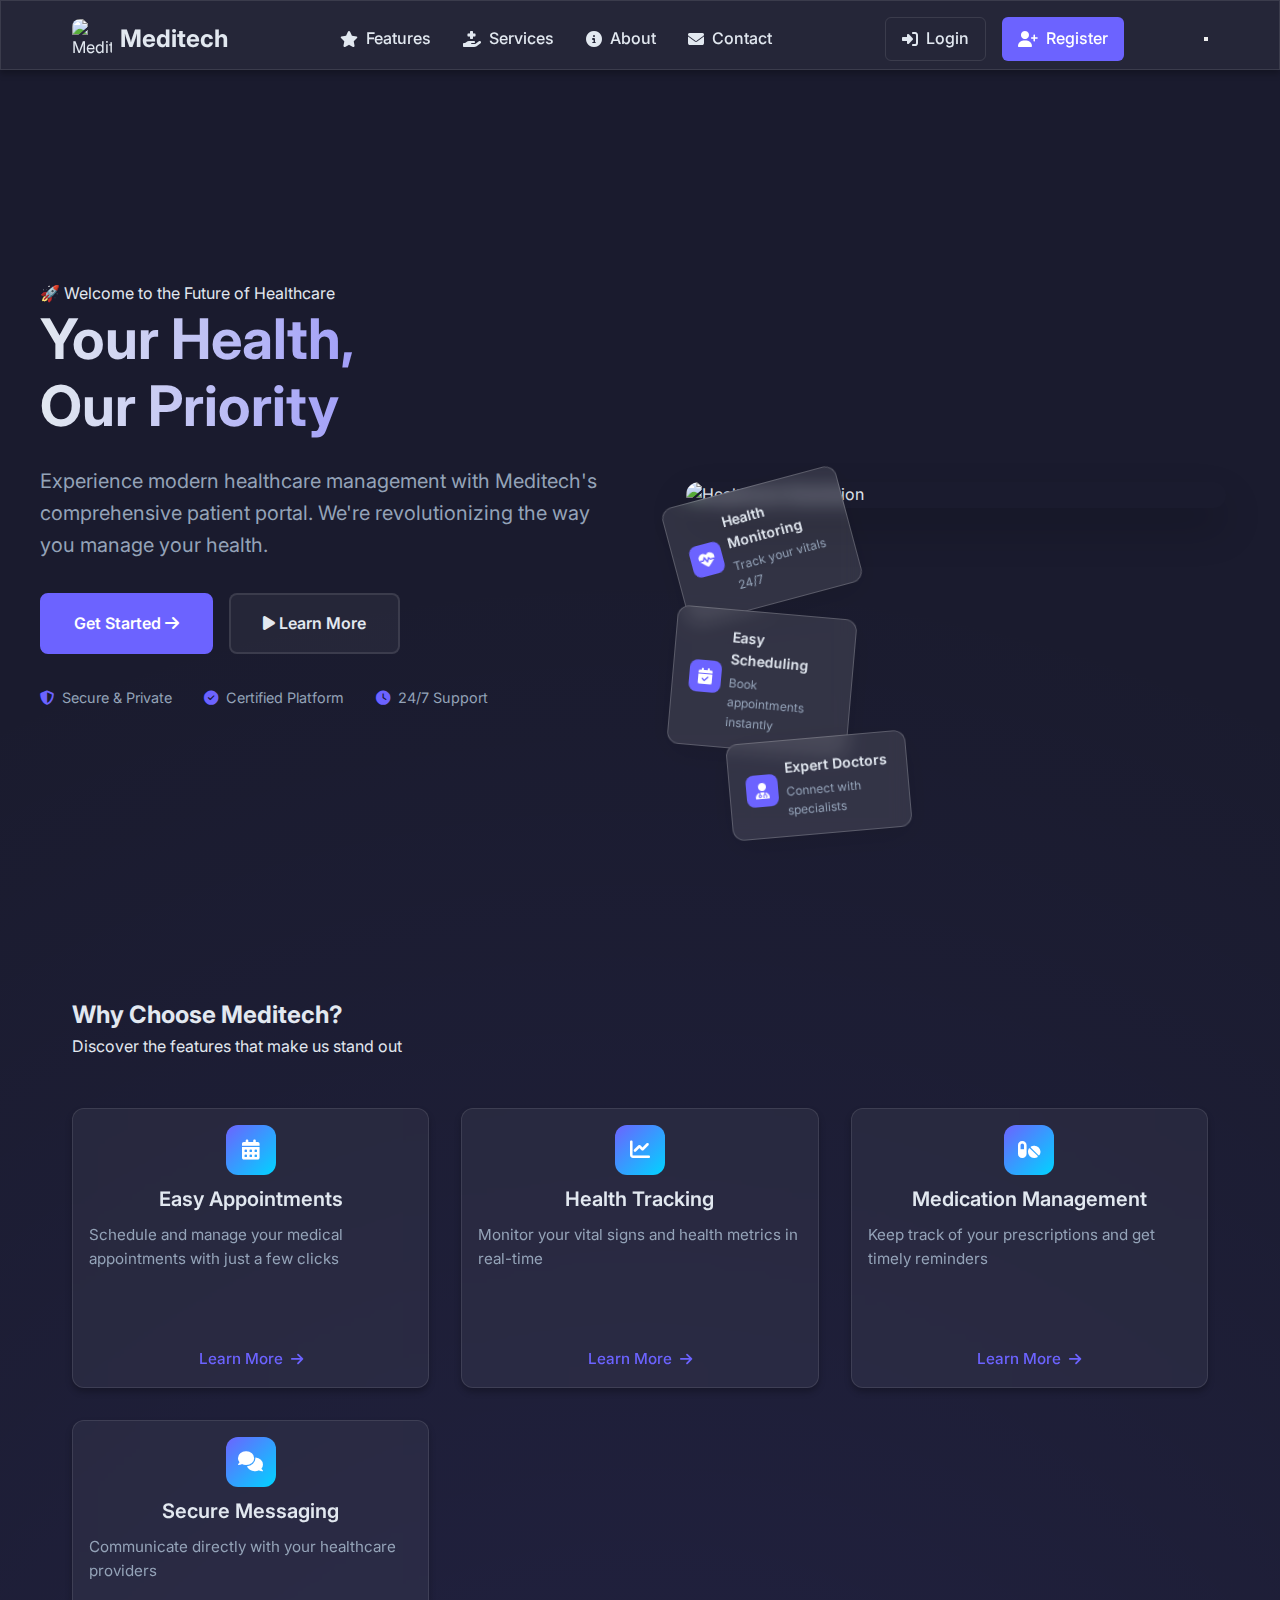
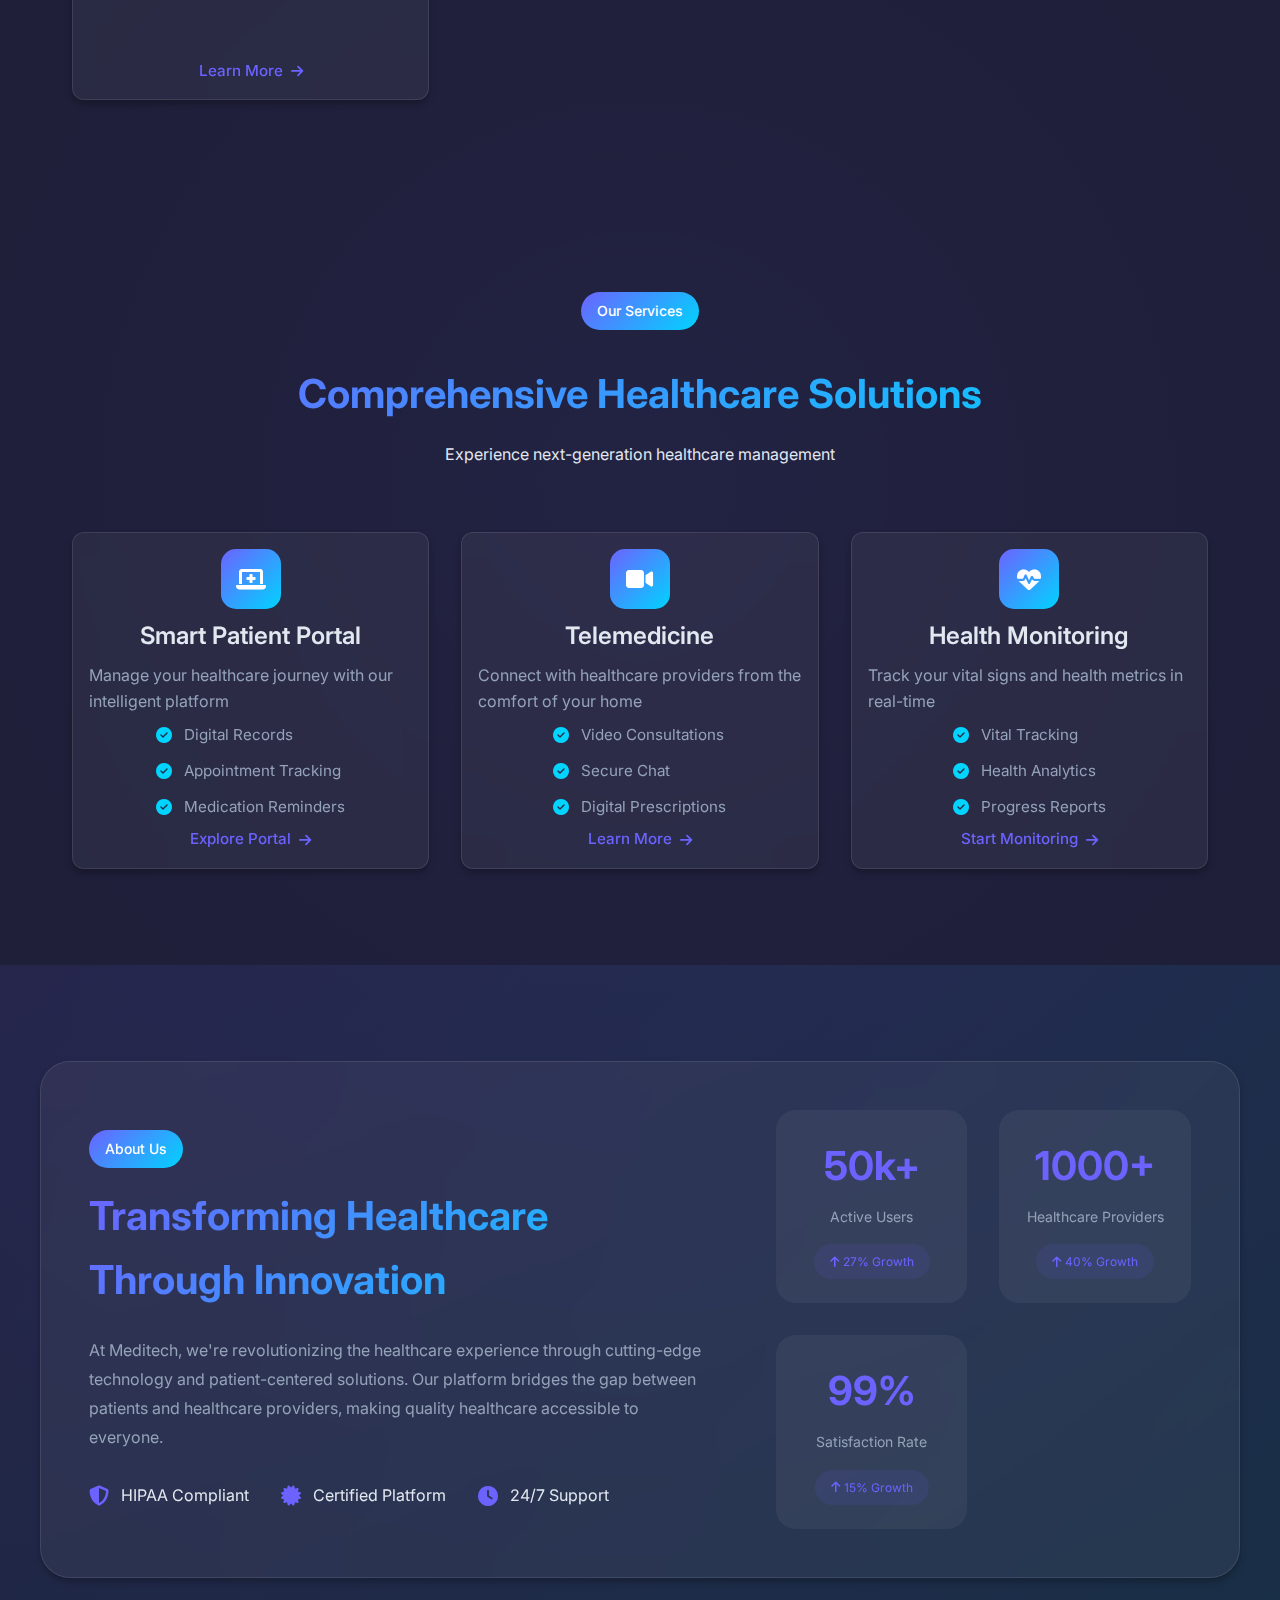
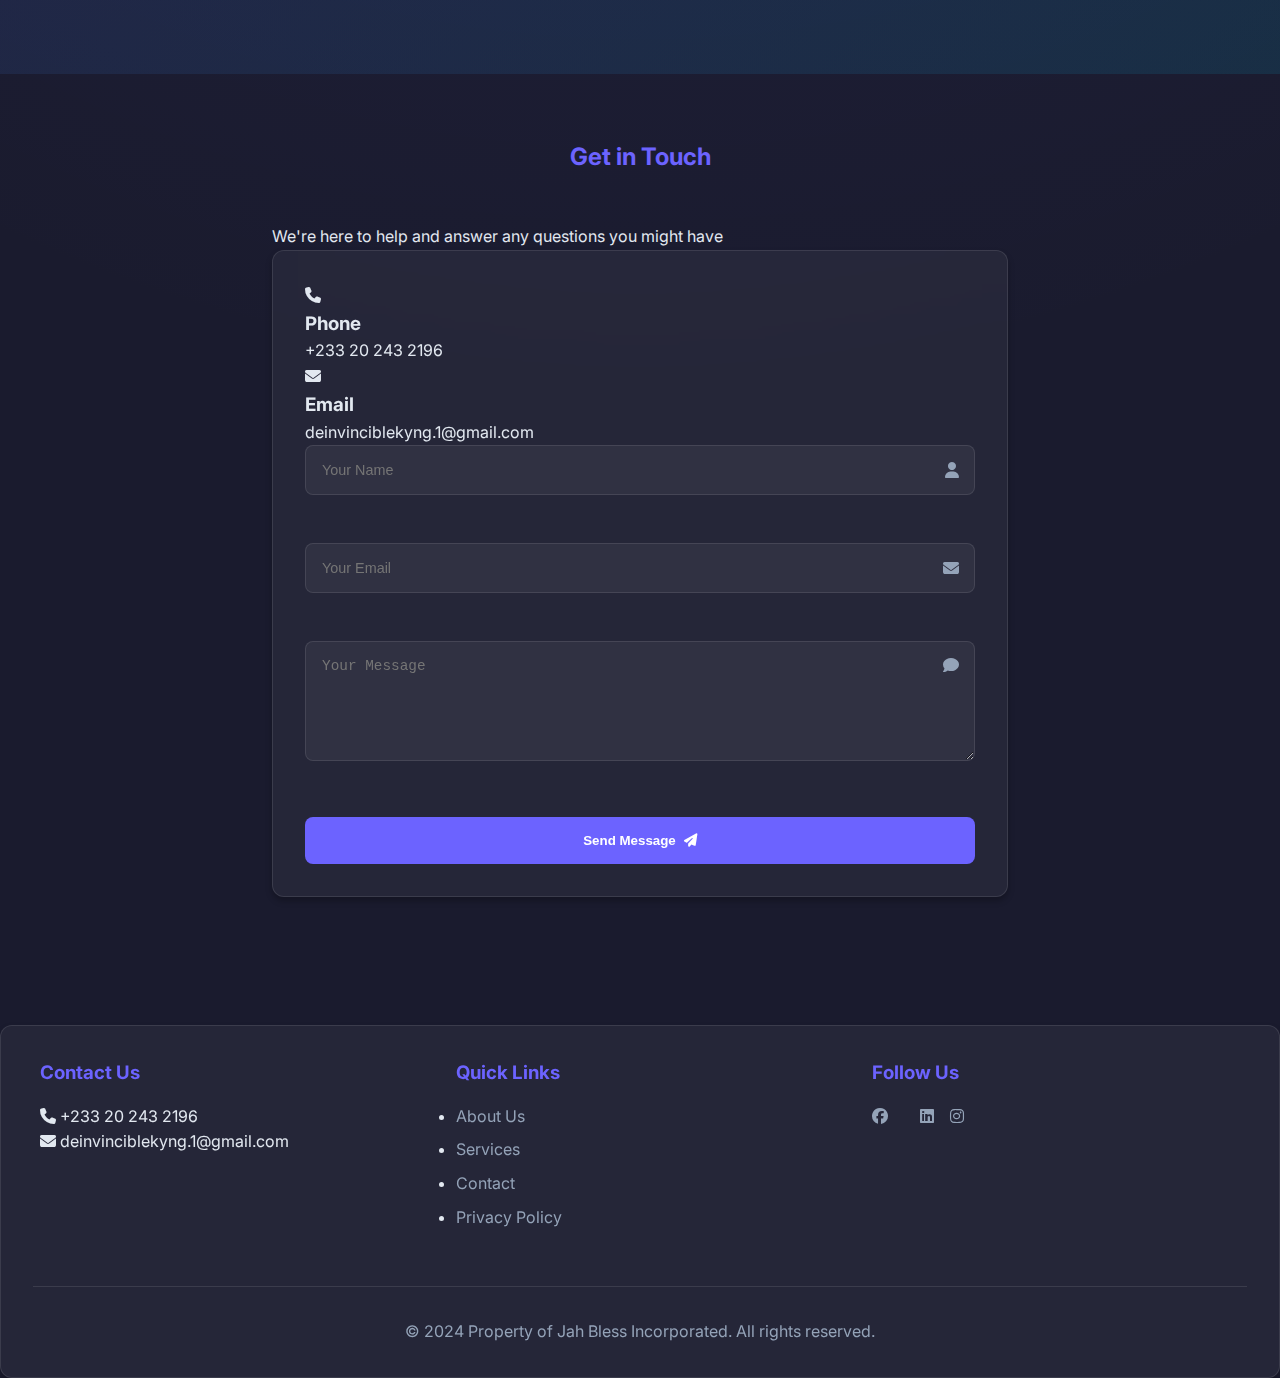
==== index.html @ 3f115359 "sdsf" ====
<!DOCTYPE html>
<html lang="en">
<head>
    <meta charset="UTF-8">
    <meta name="viewport" content="width=device-width, initial-scale=1.0">
    <title>Meditech - Healthcare Solutions</title>
    <link rel="stylesheet" href="styles.css">
    <link href="https://fonts.googleapis.com/css2?family=Inter:wght@400;500;600;700&display=swap" rel="stylesheet">
    <link rel="stylesheet" href="https://cdnjs.cloudflare.com/ajax/libs/font-awesome/6.4.0/css/all.min.css">
    <link rel="icon" href="FRONTEND/meditech logo.jpeg">
</head>
<body>
    <header class="header glass">
        <nav class="nav-container">
            <div class="logo">
                <img src="FRONTEND/meditech logo.jpeg" alt="Meditech Logo" class="logo-img">
                <h1>Meditech</h1>
            </div>
            <div class="nav-links">
                <a href="#features" class="nav-link"><i class="fas fa-star"></i> Features</a>
                <a href="#services" class="nav-link"><i class="fas fa-hand-holding-medical"></i> Services</a>
                <a href="#about" class="nav-link"><i class="fas fa-info-circle"></i> About</a>
                <a href="#contact" class="nav-link"><i class="fas fa-envelope"></i> Contact</a>
            </div>
            <div class="auth-buttons">
                <a href="FRONTEND/login/patient-login.html" class="login-btn"><i class="fas fa-sign-in-alt"></i> Login</a>
                <a href="FRONTEND/sign up page/createAccount.html" class="register-btn"><i class="fas fa-user-plus"></i> Register</a>
            </div>
            <button class="mobile-menu-btn">
                <span></span>
                <span></span>
                <span></span>
            </button>
        </nav>
    </header>

    <main>
        <section class="hero">
            <div class="hero-content slide-in slide-from-left">
                <div class="badge">🚀 Welcome to the Future of Healthcare</div>
                <h1>Your Health, <br><span class="gradient-text">Our Priority</span></h1>
                <p>Experience modern healthcare management with Meditech's comprehensive patient portal. We're revolutionizing the way you manage your health.</p>
                <div class="hero-buttons">
                    <a href="FRONTEND/sign up page/createAccount.html" class="cta-button">
                        <span>Get Started</span>
                        <i class="fas fa-arrow-right"></i>
                    </a>
                    <a href="#features" class="learn-more">
                        <i class="fas fa-play"></i>
                        <span>Learn More</span>
                    </a>
                </div>
                <div class="trust-badges">
                    <div class="trust-badge">
                        <i class="fas fa-shield-alt"></i>
                        <span>Secure & Private</span>
                    </div>
                    <div class="trust-badge">
                        <i class="fas fa-check-circle"></i>
                        <span>Certified Platform</span>
                    </div>
                    <div class="trust-badge">
                        <i class="fas fa-clock"></i>
                        <span>24/7 Support</span>
                    </div>
                </div>
            </div>
            <div class="hero-image slide-in slide-from-right">
                <div class="main-image-container">
                    <img src="./FRONTEND/healthpic.jpeg" alt="Healthcare Illustration" class="main-image">
                    <div class="floating-cards">
                        <div class="floating-card glass card-1" data-rotation="-15">
                            <div class="card-icon">
                                <i class="fas fa-heartbeat"></i>
                            </div>
                            <div class="card-content">
                                <h4>Health Monitoring</h4>
                                <p>Track your vitals 24/7</p>
                            </div>
                        </div>
                        <div class="floating-card glass card-2" data-rotation="5">
                            <div class="card-icon">
                                <i class="fas fa-calendar-check"></i>
                            </div>
                            <div class="card-content">
                                <h4>Easy Scheduling</h4>
                                <p>Book appointments instantly</p>
                            </div>
                        </div>
                        <div class="floating-card glass card-3" data-rotation="-5">
                            <div class="card-icon">
                                <i class="fas fa-user-md"></i>
                            </div>
                            <div class="card-content">
                                <h4>Expert Doctors</h4>
                                <p>Connect with specialists</p>
                            </div>
                        </div>
                    </div>
                </div>
            </div>
        </section>

        <section id="features" class="features">
            <div class="section-header slide-in slide-from-bottom">
                <h2>Why Choose Meditech?</h2>
                <p>Discover the features that make us stand out</p>
            </div>
            <div class="features-grid stagger-children">
                <div class="feature-card glass hover-effect">
                    <div class="feature-icon">
                        <i class="fas fa-calendar-alt"></i>
                    </div>
                    <h3>Easy Appointments</h3>
                    <p>Schedule and manage your medical appointments with just a few clicks</p>
                    <a href="#" class="feature-link">Learn More <i class="fas fa-arrow-right"></i></a>
                </div>
                <div class="feature-card glass hover-effect">
                    <div class="feature-icon">
                        <i class="fas fa-chart-line"></i>
                    </div>
                    <h3>Health Tracking</h3>
                    <p>Monitor your vital signs and health metrics in real-time</p>
                    <a href="#" class="feature-link">Learn More <i class="fas fa-arrow-right"></i></a>
                </div>
                <div class="feature-card glass hover-effect">
                    <div class="feature-icon">
                        <i class="fas fa-pills"></i>
                    </div>
                    <h3>Medication Management</h3>
                    <p>Keep track of your prescriptions and get timely reminders</p>
                    <a href="#" class="feature-link">Learn More <i class="fas fa-arrow-right"></i></a>
                </div>
                <div class="feature-card glass hover-effect">
                    <div class="feature-icon">
                        <i class="fas fa-comments"></i>
                    </div>
                    <h3>Secure Messaging</h3>
                    <p>Communicate directly with your healthcare providers</p>
                    <a href="#" class="feature-link">Learn More <i class="fas fa-arrow-right"></i></a>
                </div>
            </div>
        </section>

        <section id="services" class="services">
            <div class="section-header slide-in slide-from-bottom">
                <span class="section-badge">Our Services</span>
                <h2>Comprehensive Healthcare Solutions</h2>
                <p>Experience next-generation healthcare management</p>
            </div>
            <div class="services-grid">
                <div class="service-card glass">
                    <div class="service-icon">
                        <i class="fas fa-laptop-medical"></i>
                    </div>
                    <h3>Smart Patient Portal</h3>
                    <p>Manage your healthcare journey with our intelligent platform</p>
                    <ul class="service-features">
                        <li><i class="fas fa-check-circle"></i>Digital Records</li>
                        <li><i class="fas fa-check-circle"></i>Appointment Tracking</li>
                        <li><i class="fas fa-check-circle"></i>Medication Reminders</li>
                    </ul>
                    <a href="#" class="service-link">Explore Portal <i class="fas fa-arrow-right"></i></a>
                </div>

                <div class="service-card glass">
                    <div class="service-icon">
                        <i class="fas fa-video"></i>
                    </div>
                    <h3>Telemedicine</h3>
                    <p>Connect with healthcare providers from the comfort of your home</p>
                    <ul class="service-features">
                        <li><i class="fas fa-check-circle"></i>Video Consultations</li>
                        <li><i class="fas fa-check-circle"></i>Secure Chat</li>
                        <li><i class="fas fa-check-circle"></i>Digital Prescriptions</li>
                    </ul>
                    <a href="#" class="service-link">Learn More <i class="fas fa-arrow-right"></i></a>
                </div>

                <div class="service-card glass">
                    <div class="service-icon">
                        <i class="fas fa-heartbeat"></i>
                    </div>
                    <h3>Health Monitoring</h3>
                    <p>Track your vital signs and health metrics in real-time</p>
                    <ul class="service-features">
                        <li><i class="fas fa-check-circle"></i>Vital Tracking</li>
                        <li><i class="fas fa-check-circle"></i>Health Analytics</li>
                        <li><i class="fas fa-check-circle"></i>Progress Reports</li>
                    </ul>
                    <a href="#" class="service-link">Start Monitoring <i class="fas fa-arrow-right"></i></a>
                </div>
            </div>
        </section>

        <section id="about" class="about">
            <div class="about-container">
                <div class="about-content glass">
                    <div class="about-text">
                        <span class="section-badge">About Us</span>
                        <h2>Transforming Healthcare Through Innovation</h2>
                        <p>At Meditech, we're revolutionizing the healthcare experience through cutting-edge technology and patient-centered solutions. Our platform bridges the gap between patients and healthcare providers, making quality healthcare accessible to everyone.</p>
                        <div class="about-features">
                            <div class="feature">
                                <i class="fas fa-shield-alt"></i>
                                <span>HIPAA Compliant</span>
                            </div>
                            <div class="feature">
                                <i class="fas fa-certificate"></i>
                                <span>Certified Platform</span>
                            </div>
                            <div class="feature">
                                <i class="fas fa-clock"></i>
                                <span>24/7 Support</span>
                            </div>
                        </div>
                    </div>
                    <div class="stats-container">
                        <div class="stat">
                            <div class="stat-number">
                                <span class="counter">50</span>k+
                            </div>
                            <div class="stat-label">Active Users</div>
                            <div class="stat-trend">
                                <i class="fas fa-arrow-up"></i> 27% Growth
                            </div>
                        </div>
                        <div class="stat">
                            <div class="stat-number">
                                <span class="counter">1000</span>+
                            </div>
                            <div class="stat-label">Healthcare Providers</div>
                            <div class="stat-trend">
                                <i class="fas fa-arrow-up"></i> 40% Growth
                            </div>
                        </div>
                        <div class="stat">
                            <div class="stat-number">
                                <span class="counter">99</span>%
                            </div>
                            <div class="stat-label">Satisfaction Rate</div>
                            <div class="stat-trend">
                                <i class="fas fa-arrow-up"></i> 15% Growth
                            </div>
                        </div>
                    </div>
                </div>
            </div>
        </section>

        <section id="contact" class="contact">
            <div class="section-header slide-in slide-from-bottom">
                <h2>Get in Touch</h2>
                <p>We're here to help and answer any questions you might have</p>
            </div>
            <div class="contact-container glass">
                <div class="contact-info">
                    <div class="contact-item">
                        <!-- <i class="fas fa-map-marker-alt"></i>
                        <div>
                            <h3>Location</h3>
                            <p>123 Healthcare Ave, Medical District</p>
                        </div>
                    </div> -->
                    <div class="contact-item">
                        <i class="fas fa-phone"></i>
                        <div>
                            <h3>Phone</h3>
                            <p>+233 20 243 2196</p>
                        </div>
                    </div>
                    <div class="contact-item">
                        <i class="fas fa-envelope"></i>
                        <div>
                            <h3>Email</h3>
                            <p>deinvinciblekyng.1@gmail.com</p>
                        </div>
                    </div>
                </div>
                <form class="contact-form stagger-children">
                    <div class="form-group">
                        <input type="text" placeholder="Your Name" required>
                        <i class="fas fa-user"></i>
                    </div>
                    <div class="form-group">
                        <input type="email" placeholder="Your Email" required>
                        <i class="fas fa-envelope"></i>
                    </div>
                    <div class="form-group">
                        <textarea placeholder="Your Message" required></textarea>
                        <i class="fas fa-comment"></i>
                    </div>
                    <button type="submit" class="submit-btn">
                        <span>Send Message</span>
                        <i class="fas fa-paper-plane"></i>
                    </button>
                </form>
            </div>
        </section>
    </main>

    <footer class="footer glass">
        <div class="footer-content">
            <div class="footer-section">
                <h3>Contact Us</h3>
                <p><i class="fas fa-phone"></i> +233 20 243 2196</p>
                <p><i class="fas fa-envelope"></i> deinvinciblekyng.1@gmail.com</p>
                <!-- <p><i class="fas fa-map-marker-alt"></i> 123 Healthcare Ave, Medical City</p> -->
            </div>
            <div class="footer-section">
                <h3>Quick Links</h3>
                <ul>
                    <li><a href="#about">About Us</a></li>
                    <li><a href="#services">Services</a></li>
                    <li><a href="#contact">Contact</a></li>
                    <li><a href="privacy.html">Privacy Policy</a></li>
                </ul>
            </div>
            <div class="footer-section">
                <h3>Follow Us</h3>
                <div class="social-links">
                    <a href="#"><i class="fab fa-facebook"></i></a>
                    <a href="#"><i class="fab fa-X"></i></a>
                    <a href="#"><i class="fab fa-linkedin"></i></a>
                    <a href="#"><i class="fab fa-instagram"></i></a>
                </div>
            </div>
        </div>
        <div class="footer-bottom">
            <p>&copy; 2024 Property of Jah Bless Incorporated. All rights reserved.</p>
        </div>
    </footer>

    <script src="script.js"></script>
</body>
</html>
---- styles.css ----
:root {
    --bg-color: #1a1b2e;
    --card-bg: #242538;
    --primary-color: #6c63ff;
    --accent-color: #00d4ff;
    --text-color: #e2e8f0;
    --text-muted: #94a3b8;
    --border-color: rgba(255, 255, 255, 0.1);
    --glass-bg: rgba(255, 255, 255, 0.05);
    --glass-border: rgba(255, 255, 255, 0.1);
    --glass-shadow: rgba(0, 0, 0, 0.25);
}

* {
    margin: 0;
    padding: 0;
    box-sizing: border-box;
}

html {
    scroll-behavior: smooth;
}

body {
    font-family: 'Inter', sans-serif;
    background-color: var(--bg-color);
    color: var(--text-color);
    line-height: 1.6;
    cursor: default;
}

.glass {
    background: var(--glass-bg);
    backdrop-filter: blur(10px);
    border: 1px solid var(--glass-border);
    box-shadow: 0 4px 6px var(--glass-shadow);
}

/* Specific glass styles for components */
.header.glass {
    position: fixed;
    top: 0;
    left: 0;
    right: 0;
    padding: 0.5rem 0;
}

.feature-card.glass,
.service-card.glass,
.floating-cards .glass {
    position: relative;
    padding: 1rem;
    border-radius: 12px;
    display: flex;
    align-items: center;
    gap: 0.5rem;
    transition: transform 0.3s ease;
}

.footer.glass {
    position: relative;
    padding: 2rem;
    border-radius: 12px;
}

/* Remove glass effect from sections that shouldn't have it */
section.glass {
    background: none;
    backdrop-filter: none;
    -webkit-backdrop-filter: none;
    border: none;
    box-shadow: none;
}

/* Header Styles */
.header {
    position: fixed;
    top: 0;
    left: 0;
    right: 0;
    height: 70px;
    z-index: 1000;
    transition: all 0.3s ease;
}

main {
    padding-top: 90px;
    min-height: 100vh;
    position: relative;
    z-index: 1;
}

.nav-container {
    max-width: 1200px;
    margin: 0 auto;
    padding: 0.5rem 2rem;
    display: flex;
    align-items: center;
    justify-content: space-between;
}

.logo {
    display: flex;
    align-items: center;
    gap: 0.5rem;
}

.logo-img {
    width: 40px;
    height: 40px;
    border-radius: 8px;
    object-fit: cover;
}

.logo h1 {
    font-size: 1.5rem;
    font-weight: 700;
    color: var(--text-color);
}

.nav-links {
    display: flex;
    gap: 2rem;
    margin: 0 2rem;
}

.nav-link {
    color: var(--text-color);
    text-decoration: none;
    font-weight: 500;
    display: flex;
    align-items: center;
    gap: 0.5rem;
    transition: color 0.3s ease;
}

.nav-link:hover {
    color: var(--primary-color);
}

.nav-link i {
    font-size: 1rem;
}

.auth-buttons {
    display: flex;
    gap: 1rem;
}

.login-btn,
.register-btn {
    padding: 0.5rem 1rem;
    border-radius: 6px;
    text-decoration: none;
    font-weight: 500;
    display: flex;
    align-items: center;
    gap: 0.5rem;
    transition: all 0.3s ease;
}

.login-btn {
    color: var(--text-color);
    border: 1px solid var(--glass-border);
}

.login-btn:hover {
    background: var(--glass-bg);
}

.register-btn {
    background: var(--primary-color);
    color: white;
}

.register-btn:hover {
    background: var(--accent-color);
    transform: translateY(-2px);
}

/* Hero Section */
.hero {
    display: flex;
    align-items: center;
    justify-content: space-between;
    gap: 4rem;
    padding: 2rem 0;
    max-width: 1200px;
    margin: 0 auto;
    min-height: calc(100vh - 90px);
}

.hero-content {
    flex: 1;
    max-width: 600px;
}

.hero-image {
    position: relative;
    flex: 1;
    min-height: 500px;
    display: flex;
    align-items: center;
    justify-content: center;
}

.main-image-container {
    position: relative;
    width: 100%;
    height: 100%;
    display: flex;
    align-items: center;
    justify-content: center;
}

.main-image {
    width: 95%;
    max-width: 800px;
    height: auto;
    object-fit: cover;
    border-radius: 20px;
    box-shadow: 0 20px 40px rgba(0, 0, 0, 0.2);
    z-index: 1;
}

.floating-cards {
    position: absolute;
    width: 100%;
    height: 100%;
    pointer-events: none;
    z-index: 2;
}

.floating-card {
    position: absolute;
    padding: 0.75rem;
    border-radius: 8px;
    background: rgba(255, 255, 255, 0.1);
    backdrop-filter: blur(10px);
    border: 1px solid rgba(255, 255, 255, 0.2);
    box-shadow: 0 8px 32px rgba(0, 0, 0, 0.1);
    display: flex;
    align-items: center;
    gap: 0.75rem;
    transition: all 0.3s ease;
    pointer-events: auto;
    cursor: pointer;
    min-width: 160px;
    max-width: 180px;
}

.card-icon {
    width: 32px;
    height: 32px;
    background: var(--primary-color);
    border-radius: 8px;
    display: flex;
    align-items: center;
    justify-content: center;
}

.card-icon i {
    font-size: 1rem;
    color: white;
}

.card-content {
    flex: 1;
}

.card-content h4 {
    font-size: 0.875rem;
    font-weight: 600;
    margin: 0;
    color: var(--text-color);
}

.card-content p {
    font-size: 0.75rem;
    color: var(--text-muted);
    margin: 0.15rem 0 0 0;
}

.card-1 {
    top: 10%;
    left: 0;
    transform: rotate(-15deg);
}

.card-2 {
    top: 40%;
    right: 0;
    transform: rotate(5deg);
}

.card-3 {
    bottom: 15%;
    left: 10%;
    transform: rotate(-5deg);
}

@media (max-width: 1024px) {
    .floating-card {
        position: static;
        transform: none !important;
        margin-bottom: 1rem;
    }

    .floating-cards {
        position: static;
        display: flex;
        flex-direction: column;
        gap: 1rem;
        margin-top: 2rem;
    }

    .hero-image {
        flex-direction: column;
    }

    .main-image {
        width: 100%;
        margin-bottom: 2rem;
    }
}

@media (max-width: 768px) {
    .hero {
        flex-direction: column;
        text-align: center;
        padding: 2rem;
        min-height: auto;
    }

    .hero-content {
        max-width: 100%;
    }

    .hero-image {
        width: 100%;
        max-width: 400px;
        margin: 0 auto;
    }

    .floating-cards {
        display: none;
    }
}

.hero::before {
    content: '';
    position: absolute;
    top: 50%;
    left: 50%;
    transform: translate(-50%, -50%);
    width: 100%;
    height: 100%;
    background: radial-gradient(circle at center, var(--primary-color) 0%, transparent 70%);
    opacity: 0.1;
    pointer-events: none;
}

.hero-content h1 {
    font-size: 3.5rem;
    font-weight: 700;
    line-height: 1.2;
    margin-bottom: 1.5rem;
    background: linear-gradient(to right, var(--text-color), var(--primary-color));
    -webkit-background-clip: text;
    background-clip: text;
    color: transparent;
    animation: fadeInUp 0.8s ease-out;
}

.hero-content p {
    font-size: 1.25rem;
    color: var(--text-muted);
    margin-bottom: 2rem;
    animation: fadeInUp 0.8s ease-out 0.2s backwards;
}

.hero-buttons {
    display: flex;
    gap: 1rem;
    animation: fadeInUp 0.8s ease-out 0.4s backwards;
}

.cta-button {
    padding: 1rem 2rem;
    background: var(--primary-color);
    color: white;
    text-decoration: none;
    border-radius: 8px;
    font-weight: 600;
    transition: all 0.3s ease;
    border: 2px solid var(--primary-color);
}

.cta-button:hover {
    transform: translateY(-2px);
    box-shadow: 0 4px 12px rgba(108, 99, 255, 0.3);
}

.learn-more {
    padding: 1rem 2rem;
    color: var(--text-color);
    text-decoration: none;
    border-radius: 8px;
    font-weight: 600;
    background: var(--glass-bg);
    border: 2px solid var(--glass-border);
    transition: all 0.3s ease;
}

.learn-more:hover {
    background: var(--glass-border);
    transform: translateY(-2px);
}

@keyframes fadeInUp {
    from {
        opacity: 0;
        transform: translateY(20px);
    }
    to {
        opacity: 1;
        transform: translateY(0);
    }
}

@keyframes fadeInRight {
    from {
        opacity: 0;
        transform: translateX(20px);
    }
    to {
        opacity: 1;
        transform: translateX(0);
    }
}

/* Custom cursor */
@media (min-width: 1024px) {
    a, button, .service-card, .feature-card {
        cursor: pointer;
    }
}

/* Section Badge */
.section-badge {
    background: linear-gradient(135deg, var(--primary-color), var(--accent-color));
    color: white;
    padding: 0.5rem 1rem;
    border-radius: 20px;
    font-size: 0.875rem;
    font-weight: 500;
    margin-bottom: 1rem;
    display: inline-block;
}

/* Trust Badges */
.trust-badges {
    display: flex;
    gap: 2rem;
    margin-top: 2rem;
}

.trust-badge {
    display: flex;
    align-items: center;
    gap: 0.5rem;
    font-size: 0.9rem;
    color: var(--text-muted);
}

.trust-badge i {
    color: var(--primary-color);
}

/* Form Styles */
.form-group {
    position: relative;
    margin-bottom: 1.5rem;
}

.form-group input,
.form-group textarea {
    width: 100%;
    padding: 1rem 2.5rem 1rem 1rem;
    background: var(--glass-bg);
    border: 1px solid var(--glass-border);
    border-radius: 8px;
    color: var(--text-color);
    font-size: 0.9rem;
    transition: all 0.3s ease;
}

.form-group textarea {
    min-height: 120px;
    resize: vertical;
}

.form-group i {
    position: absolute;
    right: 1rem;
    top: 50%;
    transform: translateY(-50%);
    color: var(--text-muted);
}

.form-group textarea + i {
    top: 1rem;
    transform: none;
}

.submit-btn {
    width: 100%;
    padding: 1rem;
    background: var(--primary-color);
    color: white;
    border: none;
    border-radius: 8px;
    font-weight: 600;
    cursor: pointer;
    transition: all 0.3s ease;
    display: flex;
    align-items: center;
    justify-content: center;
    gap: 0.5rem;
}

.submit-btn:hover {
    background: var(--accent-color);
    transform: translateY(-2px);
}

.submit-btn.success {
    background: #10b981;
}

.submit-btn.error {
    background: #ef4444;
}

/* Newsletter Form */
.newsletter-form {
    display: flex;
    gap: 0.5rem;
    margin-top: 1rem;
}

.newsletter-form input {
    flex: 1;
    padding: 0.75rem 1rem;
    background: var(--glass-bg);
    border: 1px solid var(--glass-border);
    border-radius: 8px;
    color: var(--text-color);
}

.newsletter-form button {
    padding: 0.75rem 1.5rem;
    background: var(--primary-color);
    color: white;
    border: none;
    border-radius: 8px;
    cursor: pointer;
    transition: all 0.3s ease;
}

.newsletter-form button:hover {
    background: var(--accent-color);
}

/* Responsive Design */
@media (max-width: 768px) {
    .nav-container {
        flex-direction: column;
        gap: 1rem;
        text-align: center;
    }

    .nav-links, .auth-buttons {
        flex-direction: column;
        gap: 1rem;
    }

    .hero {
        flex-direction: column;
        text-align: center;
        padding: 2rem;
        min-height: auto;
    }

    .hero-content h1 {
        font-size: 2.5rem;
    }

    .hero-buttons {
        justify-content: center;
    }

    .features-grid, .services-grid {
        grid-template-columns: 1fr;
    }

    .footer-content {
        grid-template-columns: 1fr;
        text-align: center;
    }

    .social-links {
        justify-content: center;
    }

    .mobile-menu-btn {
        display: flex;
    }

    .nav-links,
    .auth-buttons {
        display: none;
    }

    .nav-links.active,
    .auth-buttons.active {
        display: flex;
        flex-direction: column;
        position: absolute;
        top: 100%;
        left: 0;
        right: 0;
        background: var(--glass-bg);
        backdrop-filter: blur(10px);
        padding: 1rem;
        gap: 1rem;
        border-top: 1px solid var(--glass-border);
    }

    .floating-cards {
        display: none;
    }

    .trust-badges {
        flex-direction: column;
        gap: 1rem;
    }

    .footer-content {
        grid-template-columns: 1fr;
        gap: 2rem;
    }
}

/* Features Section */
.features {
    padding: 6rem 2rem;
    max-width: 1200px;
    margin: 0 auto;
}

.features-grid {
    display: grid;
    grid-template-columns: repeat(auto-fit, minmax(280px, 1fr));
    gap: 2rem;
    margin-top: 3rem;
}

.feature-card {
    position: relative;
    padding: 2rem;
    border-radius: 20px;
    background: rgba(255, 255, 255, 0.05);
    backdrop-filter: blur(10px);
    border: 1px solid rgba(255, 255, 255, 0.1);
    display: flex;
    flex-direction: column;
    gap: 1.25rem;
    transition: all 0.3s ease;
    height: 100%;
    min-height: 280px;
}

.feature-card:hover {
    transform: translateY(-5px);
    background: rgba(255, 255, 255, 0.1);
}

.feature-icon {
    width: 50px;
    height: 50px;
    background: linear-gradient(135deg, var(--primary-color), var(--accent-color));
    border-radius: 12px;
    display: flex;
    align-items: center;
    justify-content: center;
}

.feature-icon i {
    font-size: 1.25rem;
    color: white;
}

.feature-card h3 {
    font-size: 1.25rem;
    font-weight: 600;
    color: var(--text-color);
    margin: 0;
}

.feature-card p {
    color: var(--text-muted);
    line-height: 1.6;
    font-size: 0.95rem;
    margin: 0;
    flex-grow: 1;
}

.feature-link {
    display: inline-flex;
    align-items: center;
    gap: 0.5rem;
    color: var(--primary-color);
    text-decoration: none;
    font-weight: 500;
    font-size: 0.95rem;
    transition: gap 0.3s ease;
    margin-top: auto;
}

.feature-link:hover {
    gap: 1rem;
}

.feature-link i {
    font-size: 0.875rem;
    transition: transform 0.3s ease;
}

.feature-link:hover i {
    transform: translateX(5px);
}

@media (max-width: 768px) {
    .features {
        padding: 4rem 1rem;
    }

    .features-grid {
        grid-template-columns: 1fr;
    }

    .feature-card {
        min-height: auto;
        padding: 1.5rem;
    }
}

/* Services Section */
.services {
    padding: 6rem 2rem;
    max-width: 1200px;
    margin: 0 auto;
    opacity: 1 !important;
}

.services .section-header {
    text-align: center;
    margin-bottom: 4rem;
    opacity: 1 !important;
}

.services .section-header h2 {
    font-size: 2.5rem;
    margin: 1rem 0;
    background: linear-gradient(135deg, var(--primary-color), var(--accent-color));
    -webkit-background-clip: text;
    -webkit-text-fill-color: transparent;
}

.services-grid {
    display: grid;
    grid-template-columns: repeat(auto-fit, minmax(300px, 1fr));
    gap: 2rem;
    opacity: 1 !important;
}

.service-card {
    position: relative;
    padding: 2rem;
    border-radius: 20px;
    background: rgba(255, 255, 255, 0.05);
    backdrop-filter: blur(10px);
    border: 1px solid rgba(255, 255, 255, 0.1);
    display: flex;
    flex-direction: column;
    gap: 1.5rem;
    transition: all 0.3s ease;
    min-height: 320px;
    opacity: 1 !important;
}

.service-card:hover {
    transform: translateY(-5px);
    background: rgba(255, 255, 255, 0.1);
    border-color: var(--primary-color);
}

.service-icon {
    width: 60px;
    height: 60px;
    background: linear-gradient(135deg, var(--primary-color), var(--accent-color));
    border-radius: 15px;
    display: flex;
    align-items: center;
    justify-content: center;
}

.service-icon i {
    font-size: 1.5rem;
    color: white;
}

.service-card h3 {
    font-size: 1.5rem;
    font-weight: 600;
    color: var(--text-color);
    margin: 0;
}

.service-card p {
    color: var(--text-muted);
    line-height: 1.6;
    font-size: 1rem;
    margin: 0;
}

.service-features {
    list-style: none;
    padding: 0;
    margin: 0;
    display: flex;
    flex-direction: column;
    gap: 0.75rem;
}

.service-features li {
    display: flex;
    align-items: center;
    gap: 0.75rem;
    color: var(--text-muted);
    font-size: 0.95rem;
}

.service-features li i {
    color: var(--accent-color);
    font-size: 1rem;
}

.service-link {
    display: inline-flex;
    align-items: center;
    gap: 0.5rem;
    color: var(--primary-color);
    text-decoration: none;
    font-weight: 500;
    font-size: 0.95rem;
    transition: all 0.3s ease;
    margin-top: auto;
}

.service-link:hover {
    gap: 1rem;
    color: var(--accent-color);
}

.service-link i {
    font-size: 0.875rem;
    transition: transform 0.3s ease;
}

.service-link:hover i {
    transform: translateX(5px);
}

/* Animation Classes */
.slide-in {
    opacity: 1 !important;
    transform: translateY(0) !important;
    transition: all 0.6s ease;
}

.slide-from-bottom {
    opacity: 1 !important;
    transform: translateY(0) !important;
}

@media (max-width: 768px) {
    .services {
        padding: 4rem 1rem;
    }

    .services-grid {
        grid-template-columns: 1fr;
    }

    .service-card {
        min-height: auto;
    }

    .services .section-header h2 {
        font-size: 2rem;
    }
}

/* About Section */
.about {
    padding: 6rem 2rem;
    background: linear-gradient(135deg, rgba(108, 99, 255, 0.1), rgba(0, 212, 255, 0.1));
}

.about-container {
    max-width: 1200px;
    margin: 0 auto;
}

.about-content {
    padding: 3rem;
    border-radius: 30px;
    display: grid;
    grid-template-columns: 1.2fr 0.8fr;
    gap: 4rem;
    align-items: center;
}

.about-text h2 {
    font-size: 2.5rem;
    font-weight: 700;
    margin-bottom: 1.5rem;
    background: linear-gradient(135deg, var(--primary-color), var(--accent-color));
    -webkit-background-clip: text;
    -webkit-text-fill-color: transparent;
}

.about-text p {
    color: var(--text-muted);
    line-height: 1.8;
    margin-bottom: 2rem;
}

.about-features {
    display: flex;
    gap: 2rem;
    margin-top: 2rem;
}

.feature {
    display: flex;
    align-items: center;
    gap: 0.75rem;
}

.feature i {
    font-size: 1.25rem;
    color: var(--primary-color);
}

.stats-container {
    display: grid;
    grid-template-columns: repeat(auto-fit, minmax(150px, 1fr));
    gap: 2rem;
}

.stat {
    text-align: center;
    padding: 1.5rem;
    background: rgba(255, 255, 255, 0.05);
    border-radius: 20px;
    transition: transform 0.3s ease;
}

.stat:hover {
    transform: translateY(-5px);
}

.stat-number {
    font-size: 2.5rem;
    font-weight: 700;
    color: var(--primary-color);
    margin-bottom: 0.5rem;
}

.stat-label {
    color: var(--text-muted);
    font-size: 0.875rem;
    margin-bottom: 1rem;
}

.stat-trend {
    display: inline-flex;
    align-items: center;
    gap: 0.25rem;
    padding: 0.5rem 1rem;
    background: rgba(108, 99, 255, 0.1);
    border-radius: 20px;
    font-size: 0.75rem;
    color: var(--primary-color);
}

.stat-trend i {
    font-size: 0.75rem;
}

@media (max-width: 768px) {
    .about-content {
        grid-template-columns: 1fr;
        gap: 2rem;
        padding: 2rem;
    }

    .about-features {
        flex-direction: column;
        gap: 1rem;
    }

    .stats-container {
        grid-template-columns: 1fr;
    }
}

/* Contact Section */
.contact {
    padding: 4rem 2rem;
    max-width: 800px;
    margin: 0 auto;
}

.contact h2 {
    text-align: center;
    margin-bottom: 3rem;
    color: var(--primary-color);
}

.contact-container {
    padding: 2rem;
    border-radius: 12px;
}

.contact-form {
    display: grid;
    gap: 1.5rem;
}

/* Footer */
.footer {
    margin-top: 4rem;
    padding: 4rem 2rem 2rem;
}

.footer-content {
    max-width: 1200px;
    margin: 0 auto;
    display: grid;
    grid-template-columns: repeat(auto-fit, minmax(200px, 1fr));
    gap: 3rem;
}

.footer-section h3 {
    color: var(--primary-color);
    margin-bottom: 1rem;
}

.footer-section a {
    color: var(--text-muted);
    text-decoration: none;
    display: block;
    margin-bottom: 0.5rem;
    transition: color 0.3s ease;
}

.footer-section a:hover {
    color: var(--primary-color);
}

.social-links {
    display: flex;
    gap: 1rem;
}

.footer-bottom {
    text-align: center;
    margin-top: 3rem;
    padding-top: 2rem;
    border-top: 1px solid var(--glass-border);
    color: var(--text-muted);
}
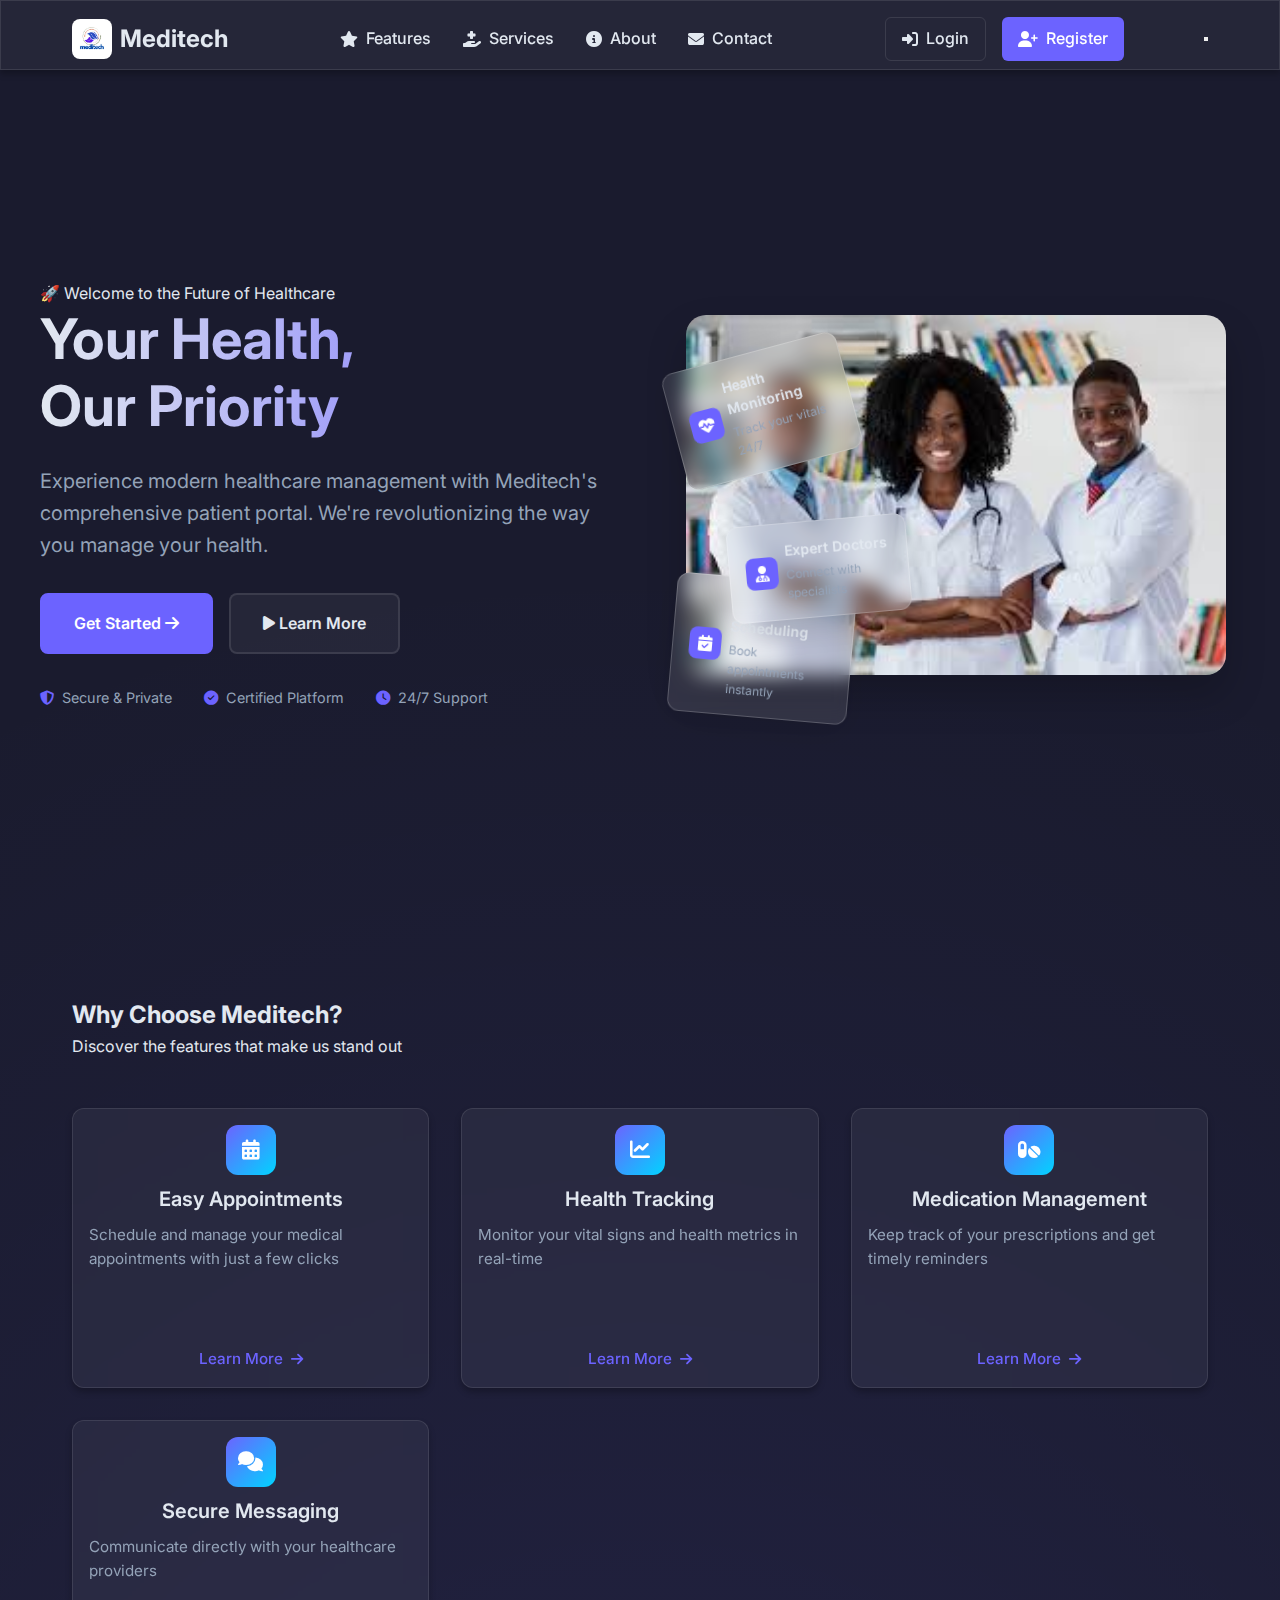
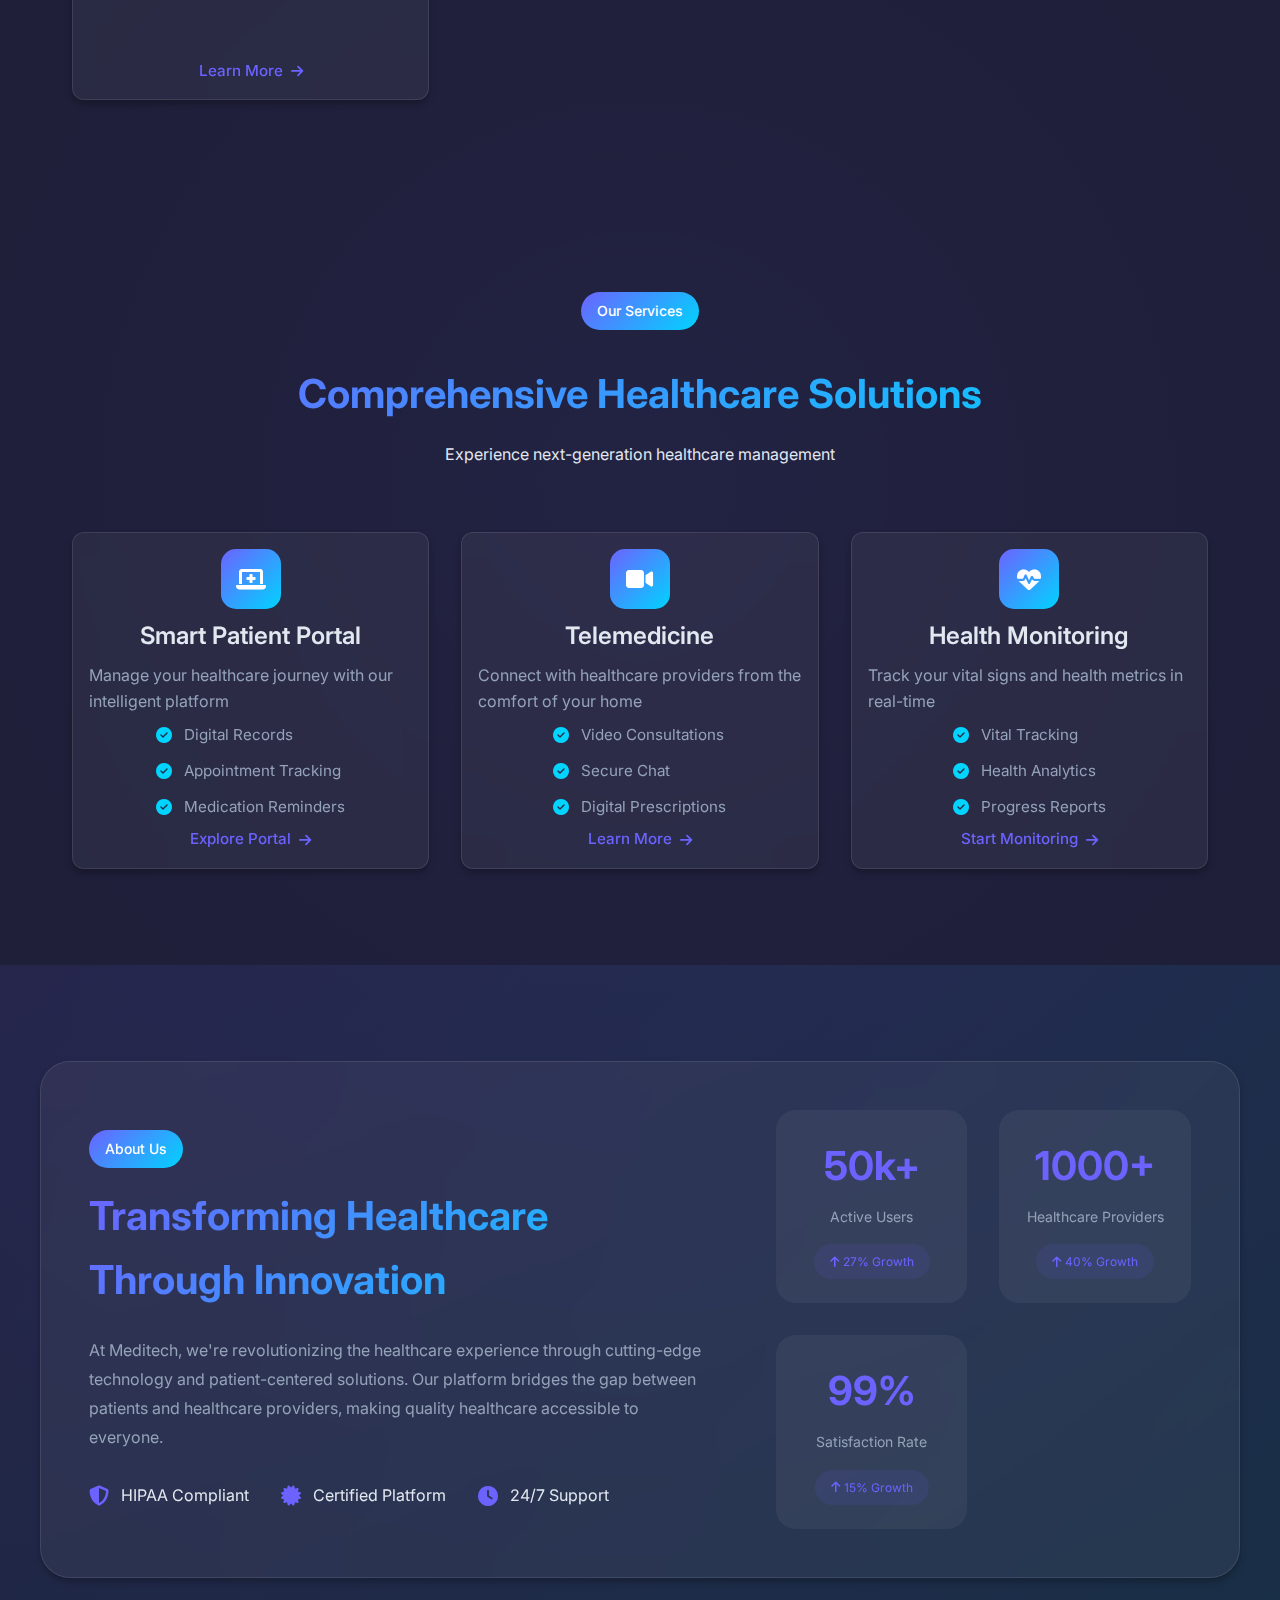
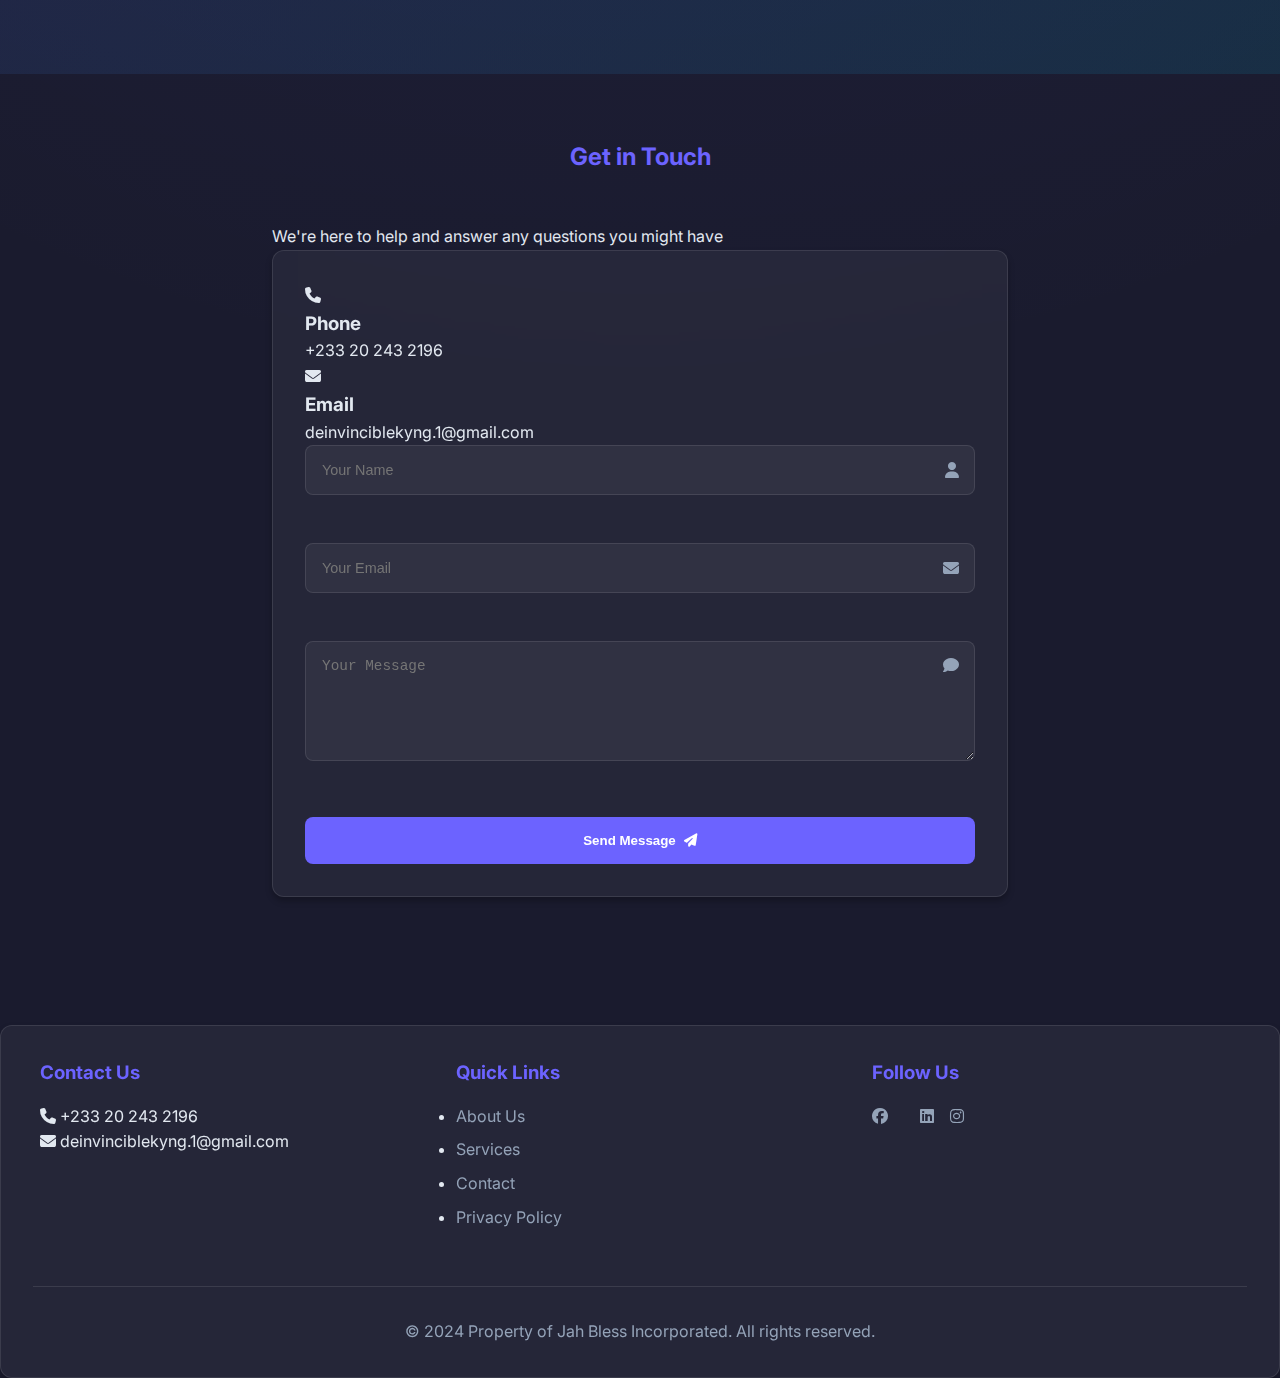
==== commit 27712993: "sdfdfsdfsd" ====
--- a/index.html
+++ b/index.html
@@ -7,13 +7,13 @@
     <link rel="stylesheet" href="styles.css">
     <link href="https://fonts.googleapis.com/css2?family=Inter:wght@400;500;600;700&display=swap" rel="stylesheet">
     <link rel="stylesheet" href="https://cdnjs.cloudflare.com/ajax/libs/font-awesome/6.4.0/css/all.min.css">
-    <link rel="icon" href="FRONTEND/meditech logo.jpeg">
+    <link rel="icon" href="meditech logo.jpeg">
 </head>
 <body>
     <header class="header glass">
         <nav class="nav-container">
             <div class="logo">
-                <img src="FRONTEND/meditech logo.jpeg" alt="Meditech Logo" class="logo-img">
+                <img src="meditech logo.jpeg" alt="Meditech Logo" class="logo-img">
                 <h1>Meditech</h1>
             </div>
             <div class="nav-links">
@@ -23,8 +23,8 @@
                 <a href="#contact" class="nav-link"><i class="fas fa-envelope"></i> Contact</a>
             </div>
             <div class="auth-buttons">
-                <a href="FRONTEND/login/patient-login.html" class="login-btn"><i class="fas fa-sign-in-alt"></i> Login</a>
-                <a href="FRONTEND/sign up page/createAccount.html" class="register-btn"><i class="fas fa-user-plus"></i> Register</a>
+                <a href="login/patient-login.html" class="login-btn"><i class="fas fa-sign-in-alt"></i> Login</a>
+                <a href="createAccount.html" class="register-btn"><i class="fas fa-user-plus"></i> Register</a>
             </div>
             <button class="mobile-menu-btn">
                 <span></span>
@@ -41,7 +41,7 @@
                 <h1>Your Health, <br><span class="gradient-text">Our Priority</span></h1>
                 <p>Experience modern healthcare management with Meditech's comprehensive patient portal. We're revolutionizing the way you manage your health.</p>
                 <div class="hero-buttons">
-                    <a href="FRONTEND/sign up page/createAccount.html" class="cta-button">
+                    <a href="createAccount.html" class="cta-button">
                         <span>Get Started</span>
                         <i class="fas fa-arrow-right"></i>
                     </a>
@@ -67,7 +67,7 @@
             </div>
             <div class="hero-image slide-in slide-from-right">
                 <div class="main-image-container">
-                    <img src="./FRONTEND/healthpic.jpeg" alt="Healthcare Illustration" class="main-image">
+                    <img src="healthpic.jpeg" alt="Healthcare Illustration" class="main-image">
                     <div class="floating-cards">
                         <div class="floating-card glass card-1" data-rotation="-15">
                             <div class="card-icon">
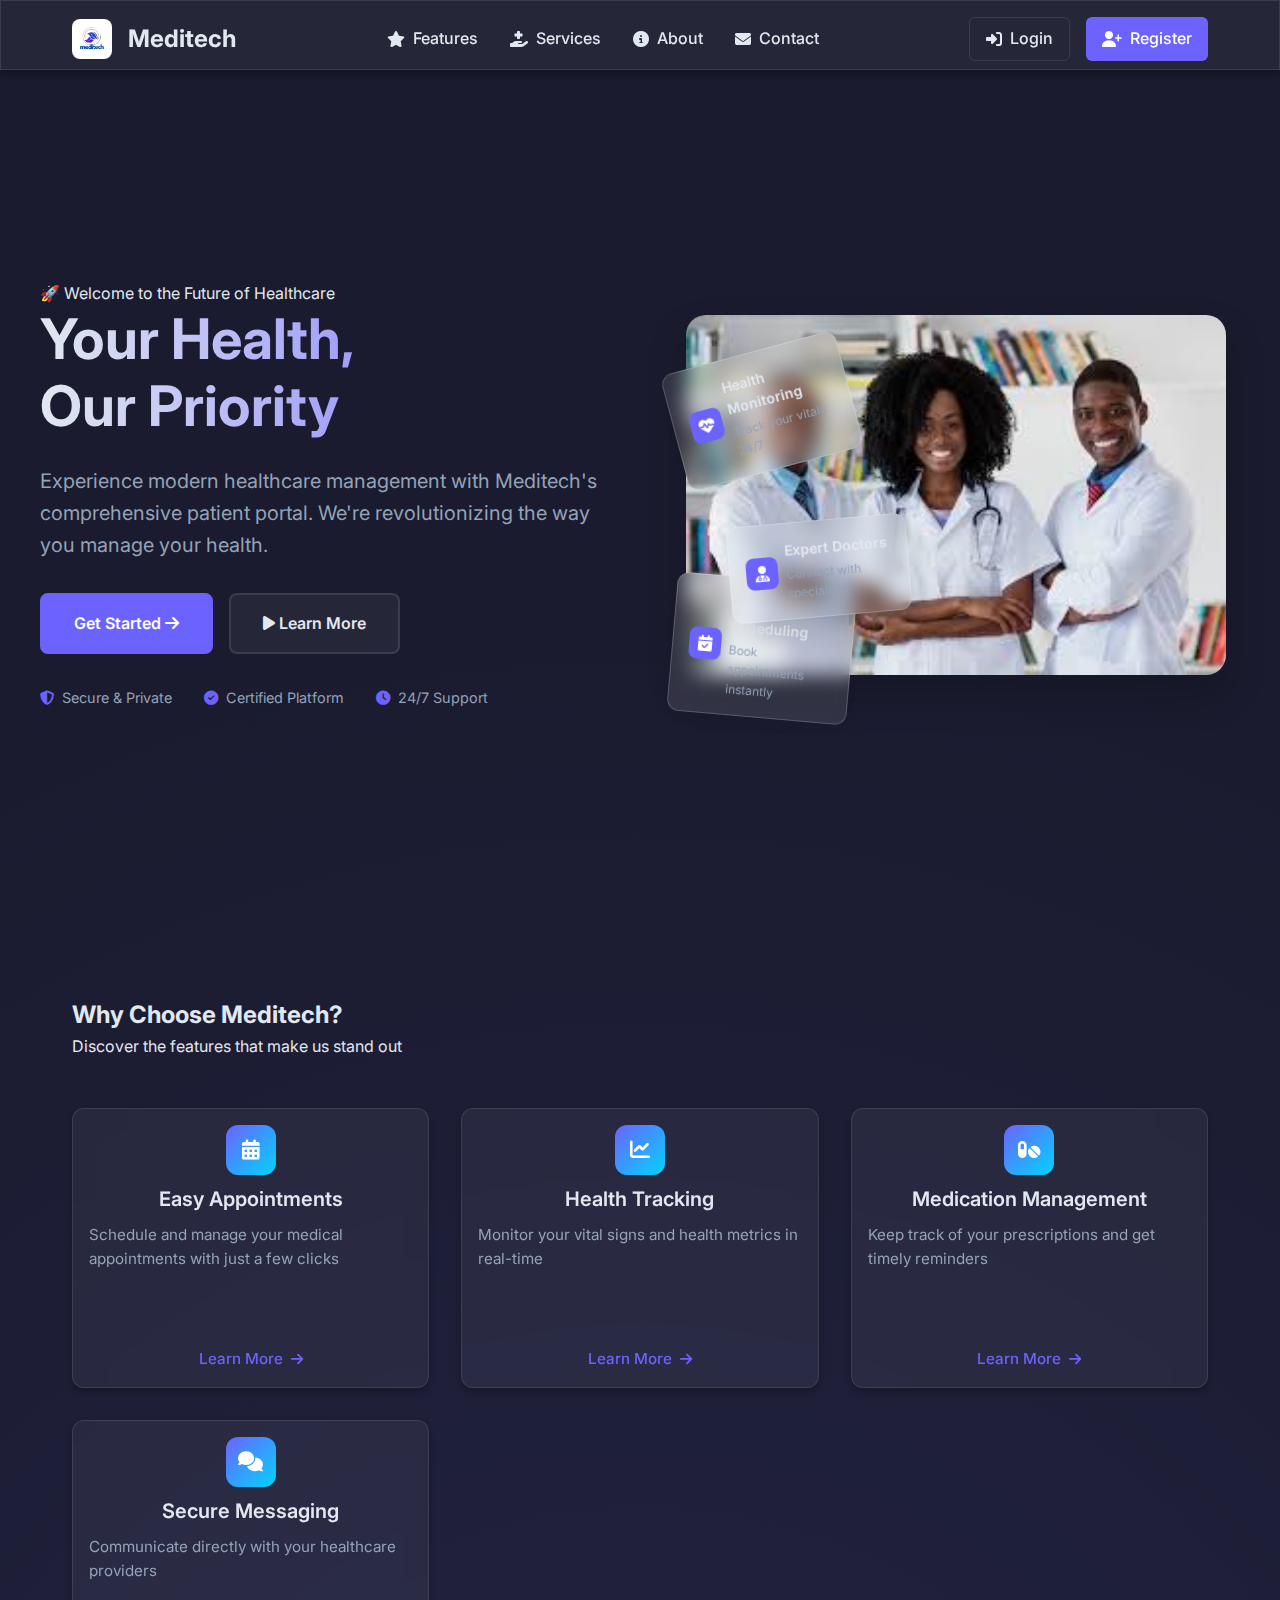
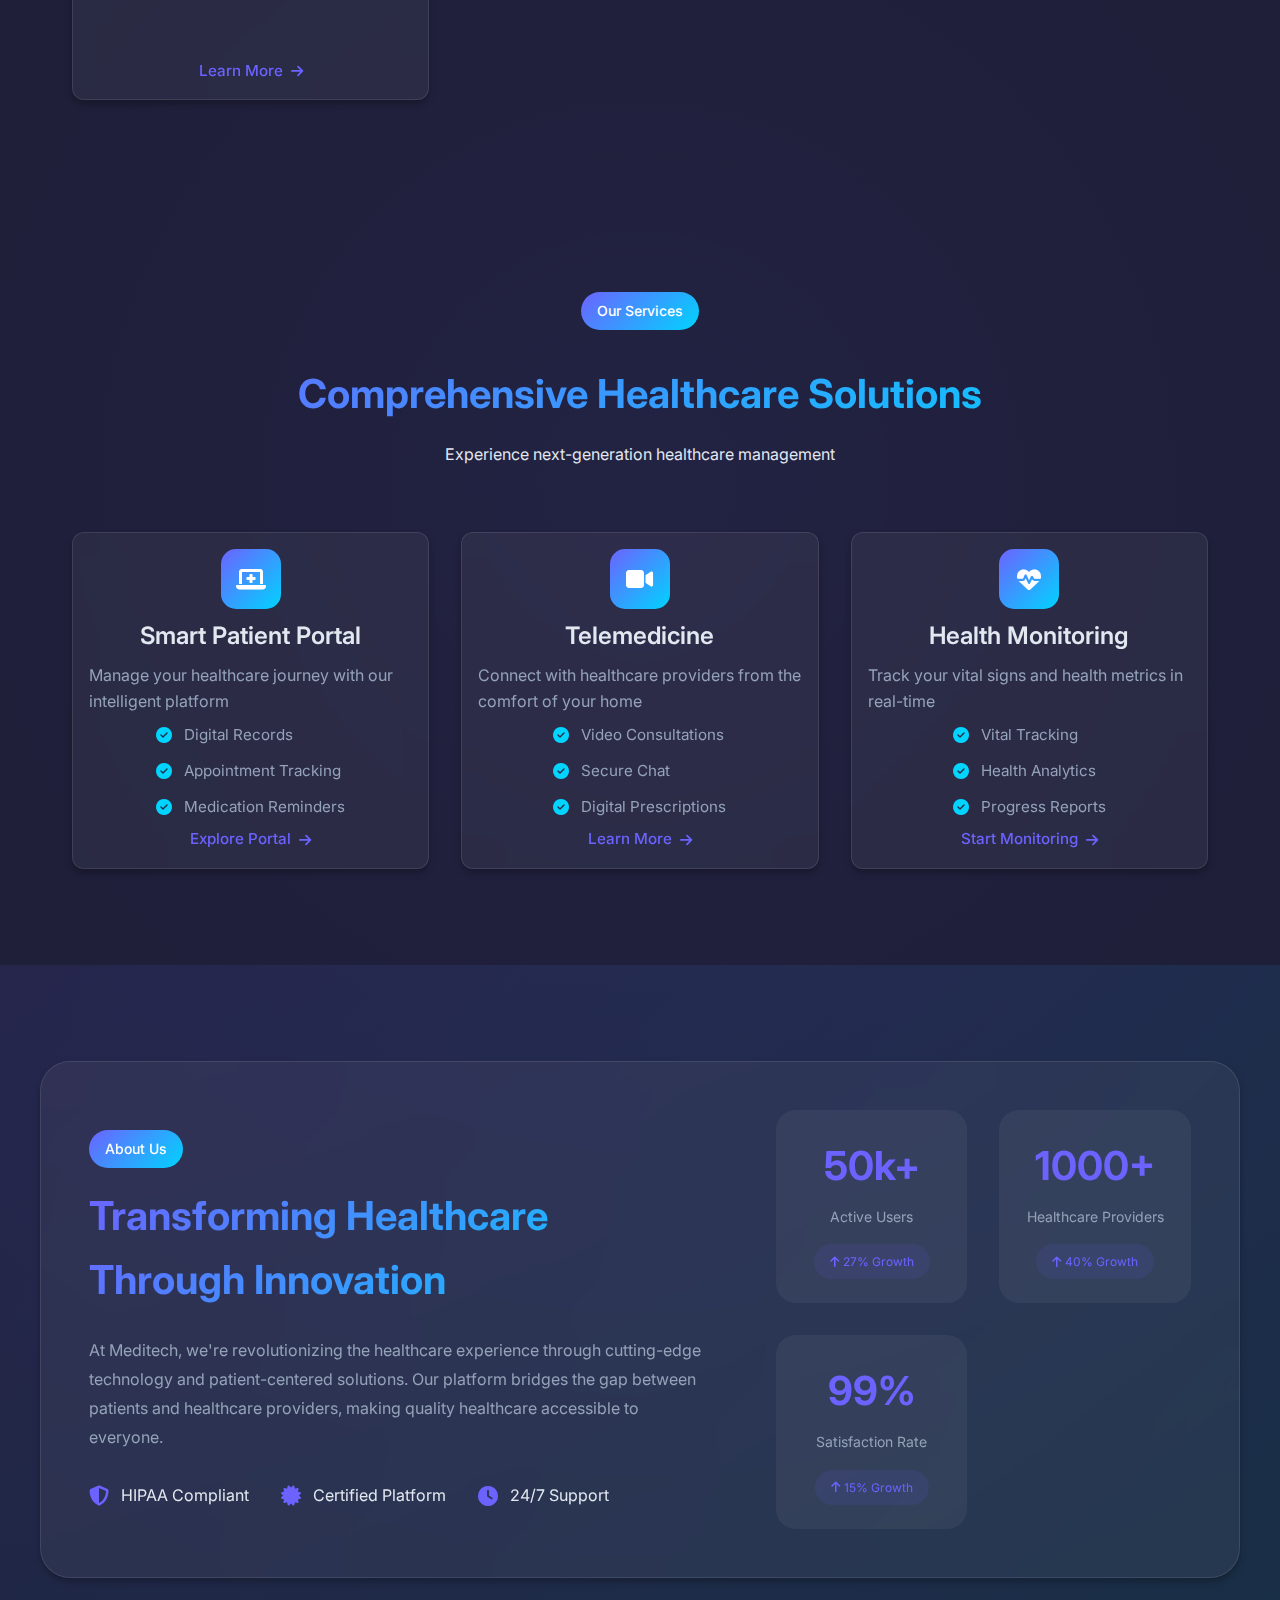
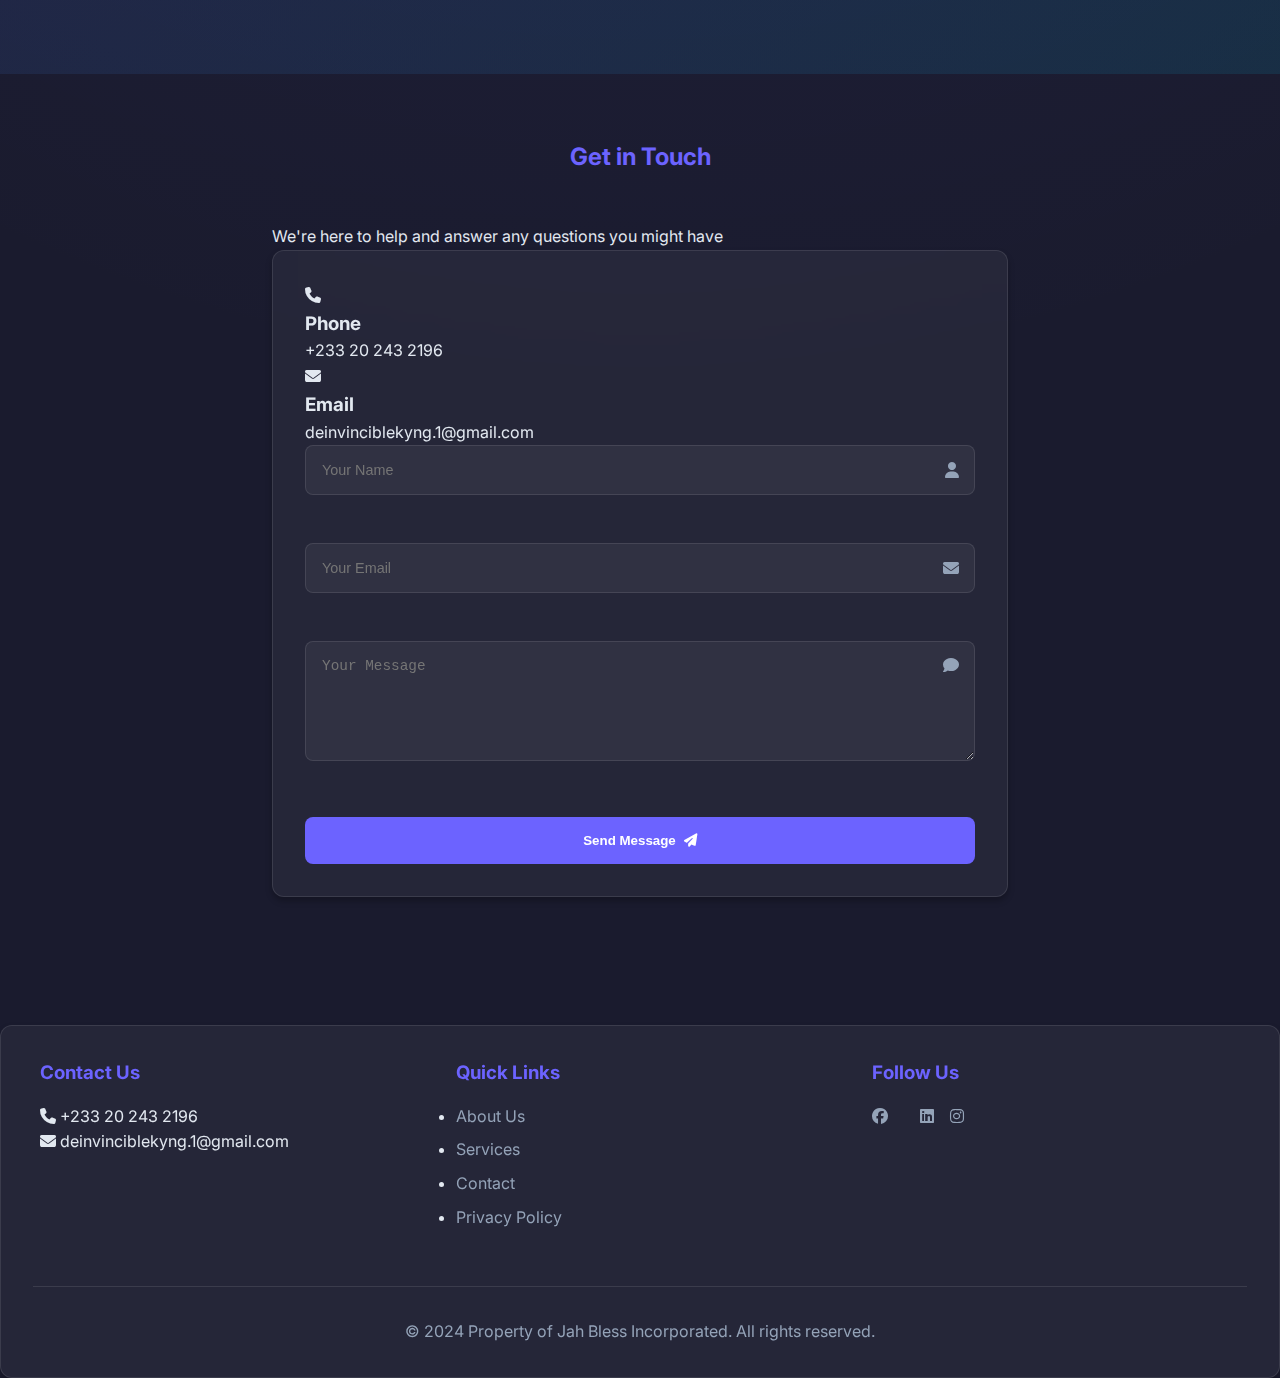
==== commit e9c9421b: "dfsdfs" ====
--- a/index.html
+++ b/index.html
@@ -332,5 +332,6 @@
     </footer>
 
     <script src="script.js"></script>
+    <script src="script2.js"></script>
 </body>
 </html>
--- a/styles.css
+++ b/styles.css
@@ -93,23 +93,24 @@
 .nav-container {
     max-width: 1200px;
     margin: 0 auto;
+    display: flex;
+    justify-content: space-between;
+    align-items: center;
     padding: 0.5rem 2rem;
-    display: flex;
-    align-items: center;
-    justify-content: space-between;
+    position: relative;
 }
 
 .logo {
     display: flex;
     align-items: center;
-    gap: 0.5rem;
+    gap: 1rem;
+    z-index: 11;
 }
 
 .logo-img {
     width: 40px;
     height: 40px;
     border-radius: 8px;
-    object-fit: cover;
 }
 
 .logo h1 {
@@ -176,6 +177,20 @@
 .register-btn:hover {
     background: var(--accent-color);
     transform: translateY(-2px);
+}
+
+.mobile-menu-btn {
+    display: none;
+    flex-direction: column;
+    justify-content: space-between;
+    width: 30px;
+    height: 21px;
+    background: transparent;
+    border: none;
+    cursor: pointer;
+    padding: 0;
+    z-index: 11;
+    margin-left: auto;
 }
 
 /* Hero Section */
@@ -575,14 +590,70 @@
 /* Responsive Design */
 @media (max-width: 768px) {
     .nav-container {
+        flex-wrap: wrap;
+        padding: 1rem;
+    }
+
+    .mobile-menu-btn {
+        display: flex;
+        margin-left: 1rem;
+    }
+
+    .nav-links, .auth-buttons {
+        display: none;
+        width: 100%;
+        position: absolute;
+        top: 100%;
+        left: 0;
+        background: var(--glass-bg);
+        backdrop-filter: blur(10px);
+        padding: 1rem;
         flex-direction: column;
+        align-items: center;
         gap: 1rem;
+        border-top: 1px solid var(--glass-border);
+        z-index: 10;
+    }
+
+    .nav-links.active, .auth-buttons.active {
+        display: flex;
+    }
+
+    .nav-links {
+        order: 2;
+    }
+
+    .auth-buttons {
+        order: 3;
+    }
+
+    .nav-link {
+        width: 100%;
         text-align: center;
-    }
-
-    .nav-links, .auth-buttons {
+        padding: 0.75rem;
+        border-radius: 8px;
+        transition: background-color 0.3s ease;
+    }
+
+    .nav-link:hover {
+        background-color: rgba(255, 255, 255, 0.1);
+    }
+
+    .auth-buttons {
         flex-direction: column;
-        gap: 1rem;
+        width: 100%;
+        gap: 0.5rem;
+    }
+
+    .auth-buttons a {
+        width: 100%;
+        text-align: center;
+        padding: 0.75rem;
+    }
+
+    .header.glass {
+        background: var(--glass-bg);
+        backdrop-filter: blur(10px);
     }
 
     .hero {
@@ -637,6 +708,22 @@
         border-top: 1px solid var(--glass-border);
     }
 
+    .nav-link {
+        width: 100%;
+        text-align: center;
+        padding: 0.5rem;
+    }
+
+    .auth-buttons {
+        flex-direction: column;
+        width: 100%;
+    }
+
+    .auth-buttons a {
+        width: 100%;
+        text-align: center;
+    }
+
     .floating-cards {
         display: none;
     }
@@ -1094,3 +1181,81 @@
     border-top: 1px solid var(--glass-border);
     color: var(--text-muted);
 }
+
+.mobile-menu-btn {
+    display: none;
+    flex-direction: column;
+    justify-content: space-between;
+    width: 30px;
+    height: 21px;
+    background: transparent;
+    border: none;
+    cursor: pointer;
+    padding: 0;
+    z-index: 10;
+}
+
+.mobile-menu-btn span {
+    width: 100%;
+    height: 3px;
+    background-color: var(--text-color);
+    border-radius: 3px;
+    transition: all 0.3s ease;
+}
+
+.mobile-menu-btn.active span:first-child {
+    transform: translateY(9px) rotate(45deg);
+}
+
+.mobile-menu-btn.active span:nth-child(2) {
+    opacity: 0;
+}
+
+.mobile-menu-btn.active span:last-child {
+    transform: translateY(-9px) rotate(-45deg);
+}
+
+@media screen and (max-width: 768px) {
+    .mobile-menu-btn {
+        display: flex;
+    }
+
+    .nav-container {
+        padding: 1rem;
+    }
+
+    .nav-links, .auth-buttons {
+        display: none;
+        width: 100%;
+        position: absolute;
+        top: 100%;
+        left: 0;
+        background: var(--glass-bg);
+        backdrop-filter: blur(10px);
+        padding: 1rem;
+        flex-direction: column;
+        align-items: center;
+        gap: 1rem;
+        border-top: 1px solid var(--glass-border);
+    }
+
+    .nav-links.active, .auth-buttons.active {
+        display: flex;
+    }
+
+    .nav-link {
+        width: 100%;
+        text-align: center;
+        padding: 0.5rem;
+    }
+
+    .auth-buttons {
+        flex-direction: column;
+        width: 100%;
+    }
+
+    .auth-buttons a {
+        width: 100%;
+        text-align: center;
+    }
+}
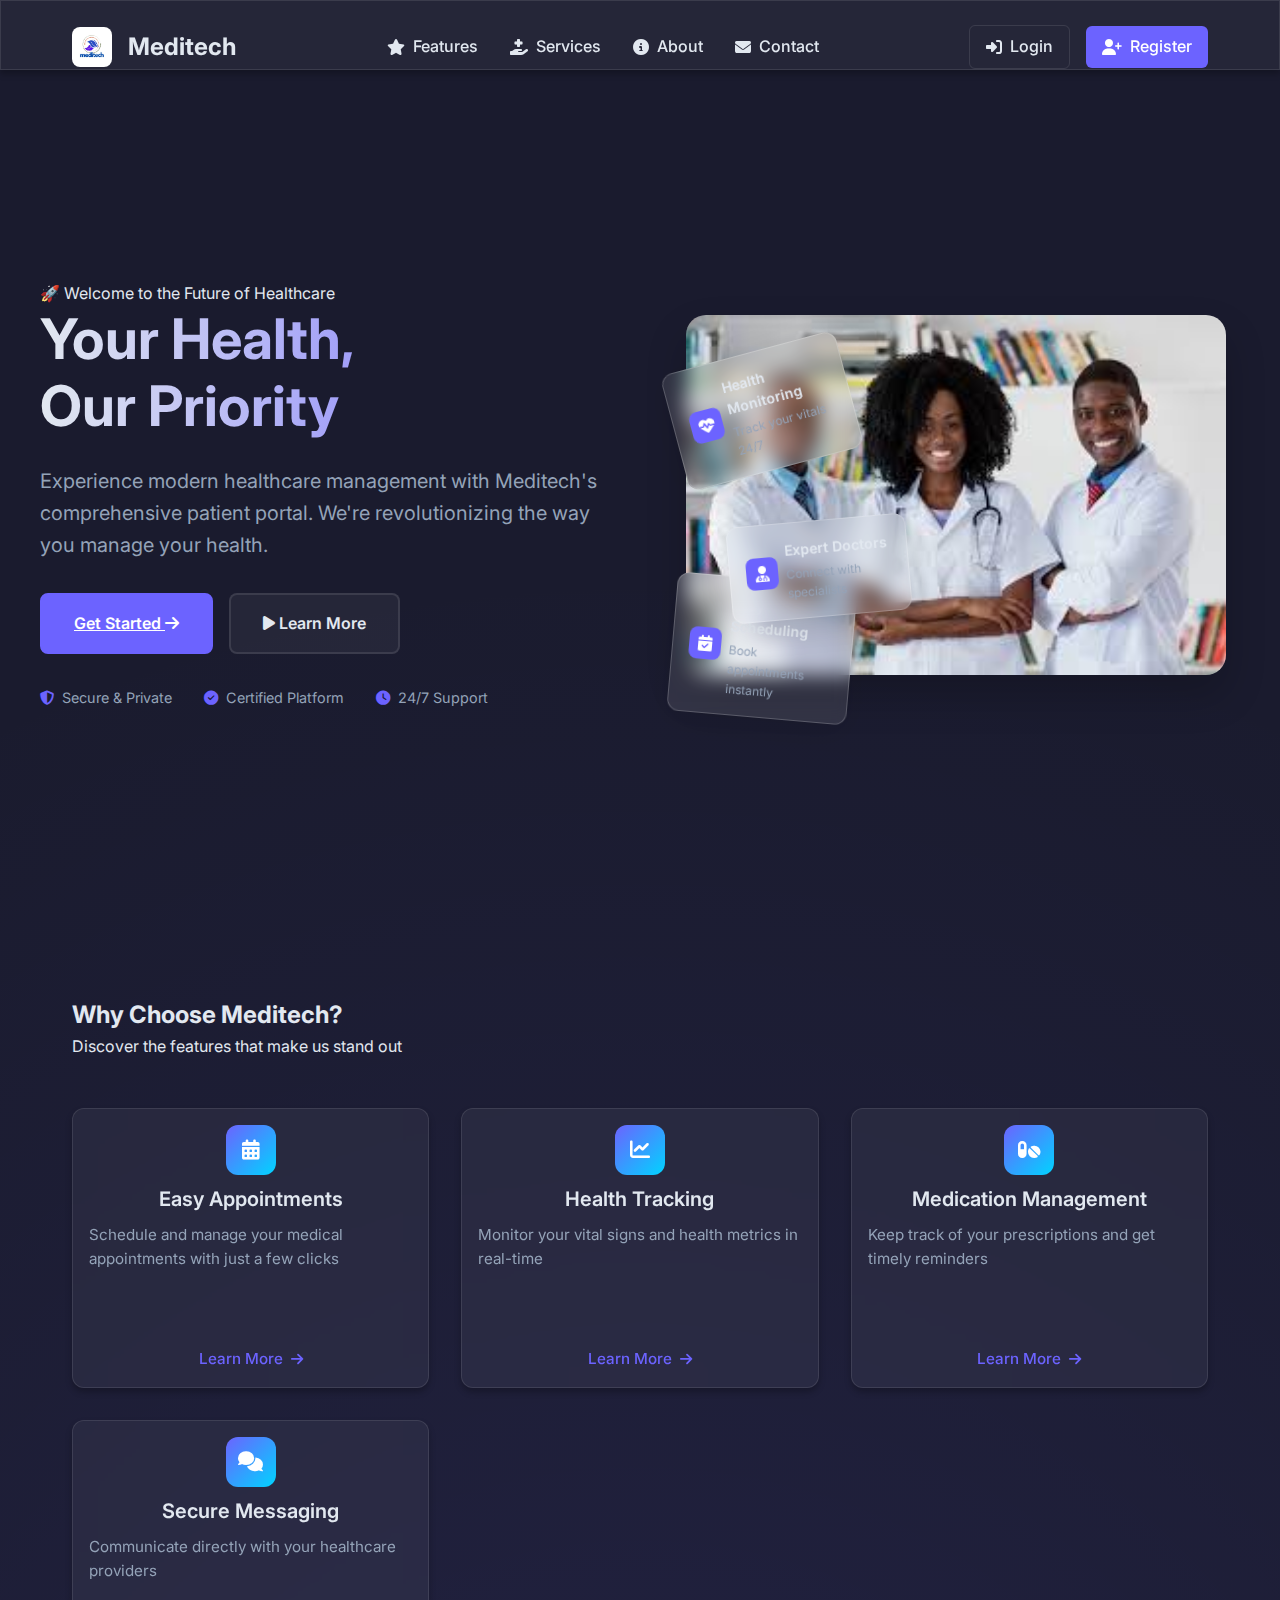
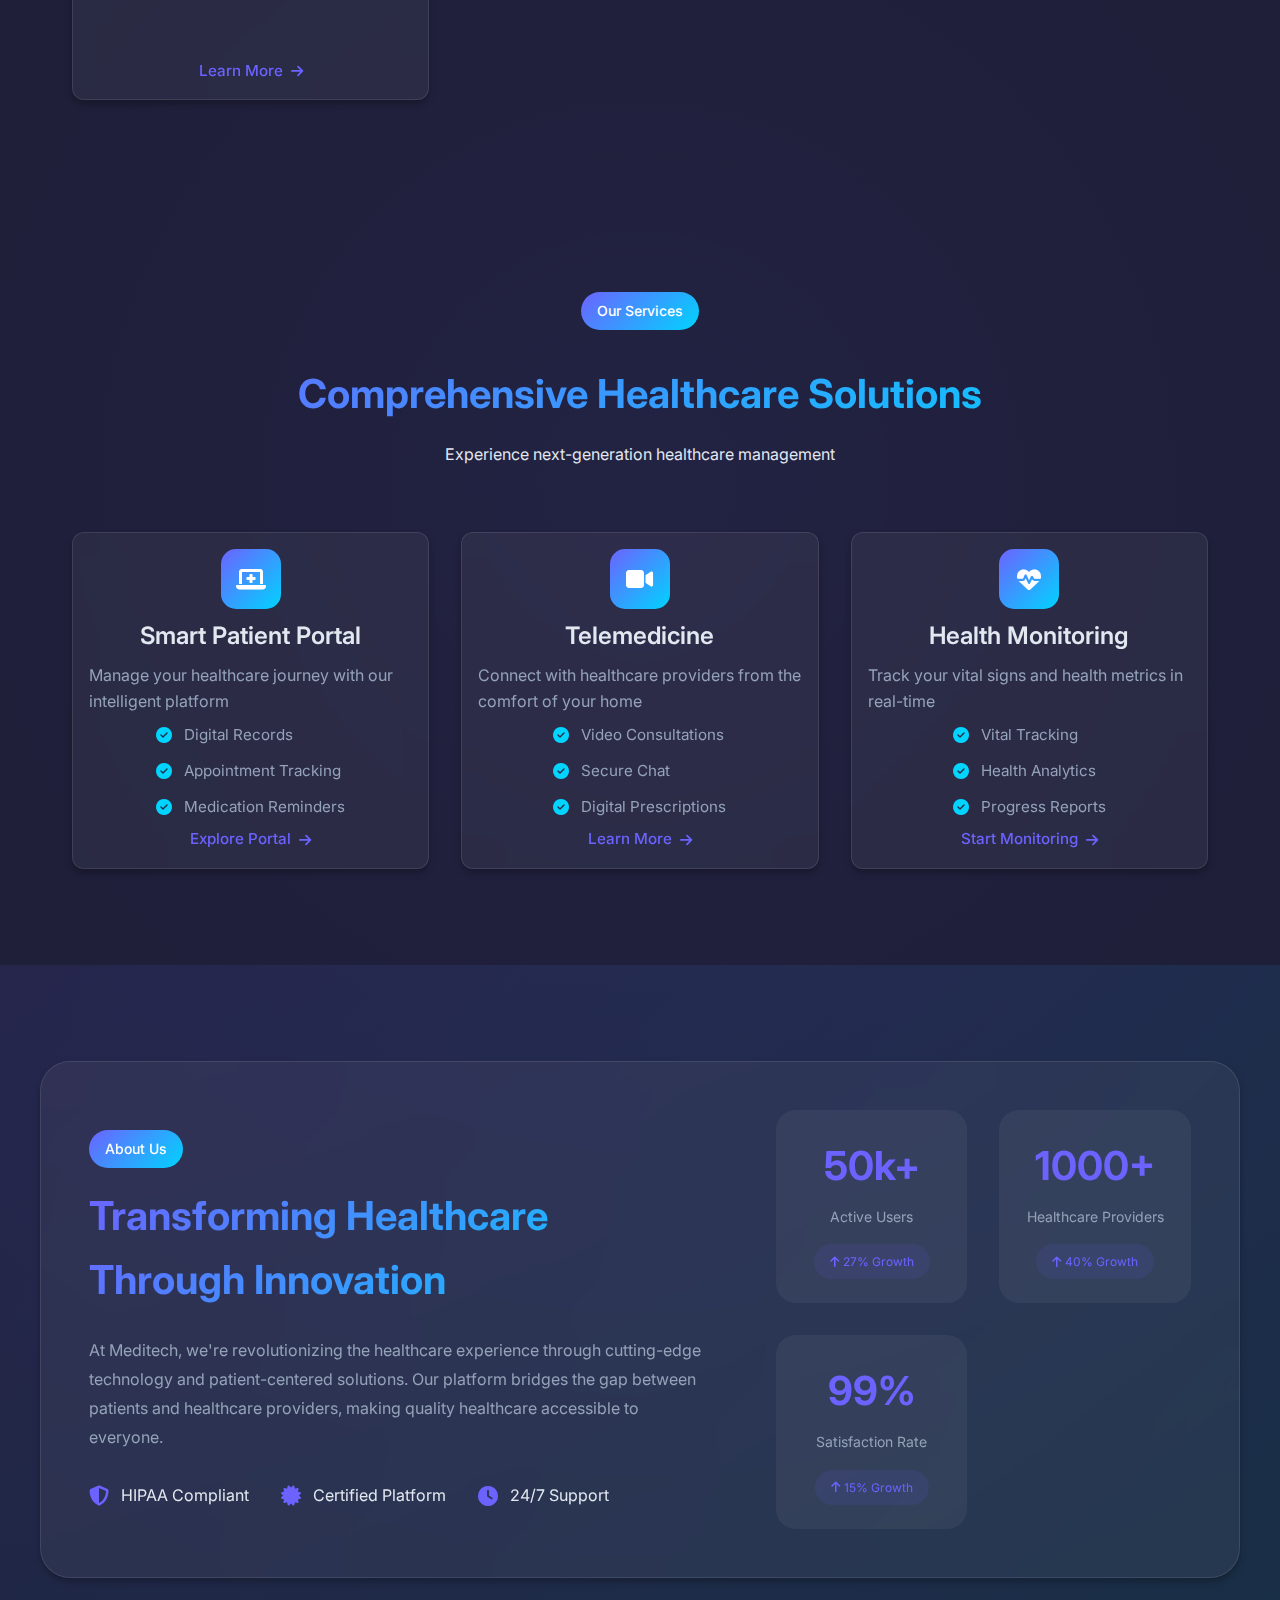
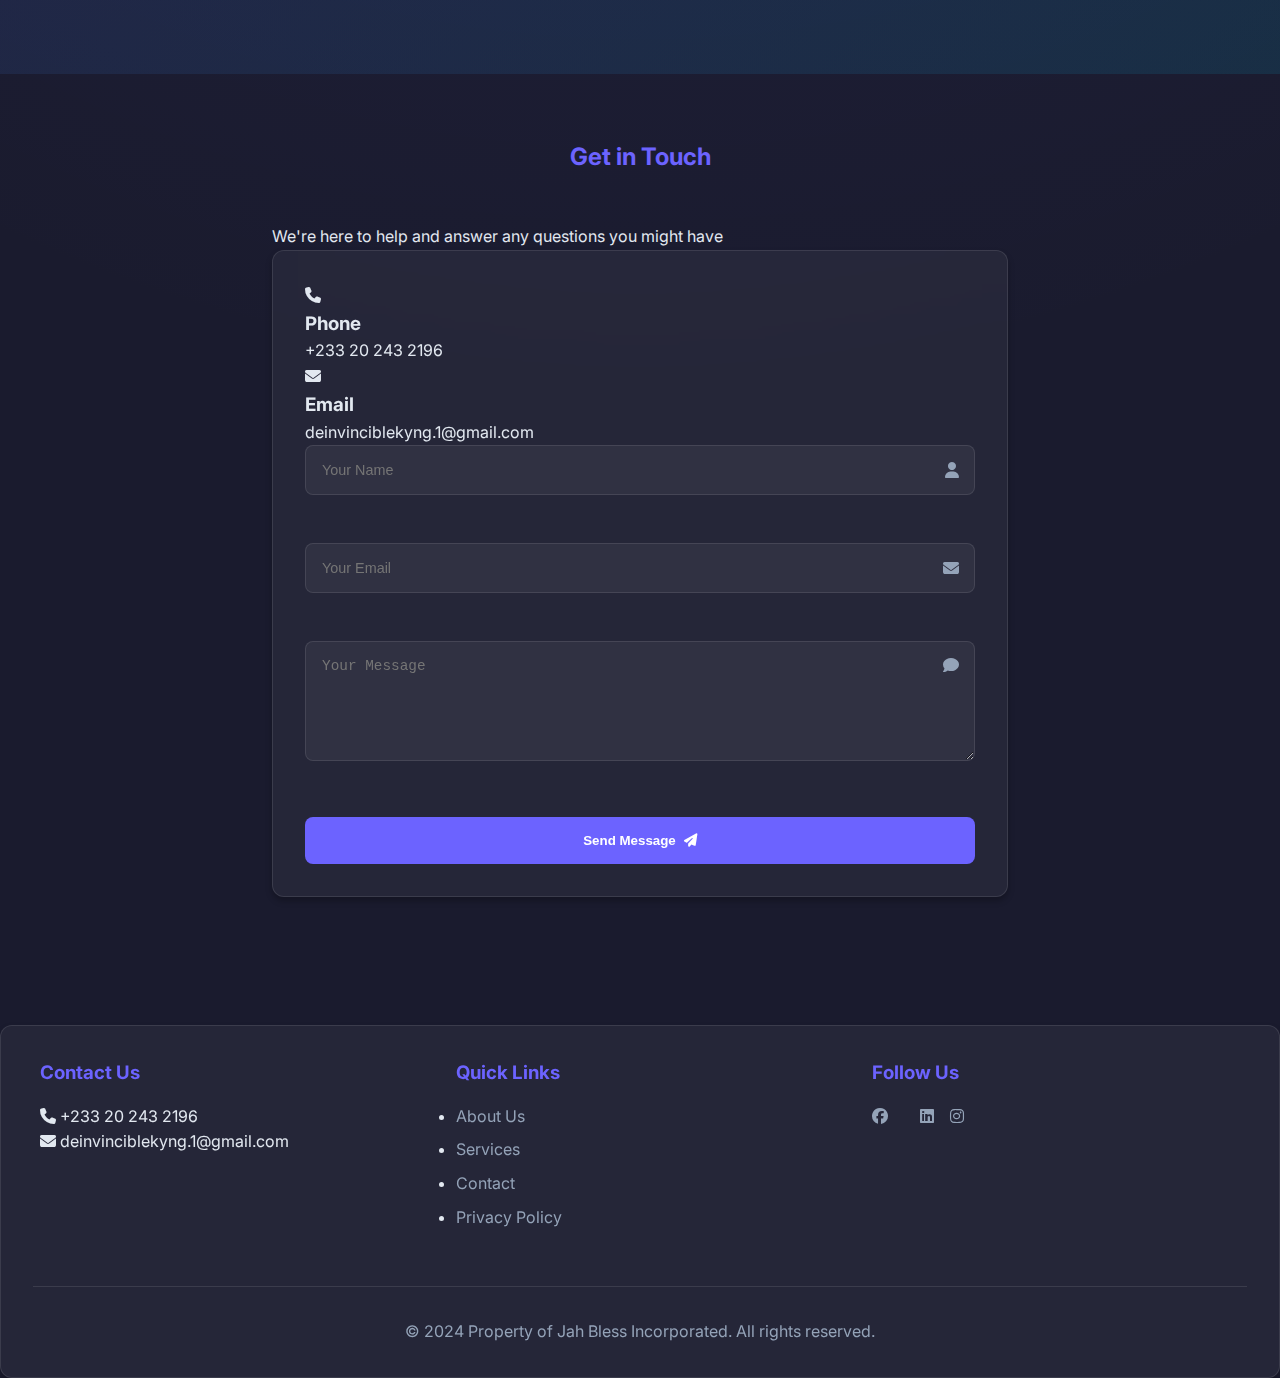
==== commit 5e7cbe54: "fsfds" ====
--- a/index.html
+++ b/index.html
@@ -16,21 +16,40 @@
                 <img src="meditech logo.jpeg" alt="Meditech Logo" class="logo-img">
                 <h1>Meditech</h1>
             </div>
-            <div class="nav-links">
+            
+            <!-- Desktop Navigation -->
+            <div class="nav-links desktop-nav">
                 <a href="#features" class="nav-link"><i class="fas fa-star"></i> Features</a>
                 <a href="#services" class="nav-link"><i class="fas fa-hand-holding-medical"></i> Services</a>
                 <a href="#about" class="nav-link"><i class="fas fa-info-circle"></i> About</a>
                 <a href="#contact" class="nav-link"><i class="fas fa-envelope"></i> Contact</a>
             </div>
-            <div class="auth-buttons">
+            
+            <div class="auth-buttons desktop-nav">
                 <a href="login/patient-login.html" class="login-btn"><i class="fas fa-sign-in-alt"></i> Login</a>
                 <a href="createAccount.html" class="register-btn"><i class="fas fa-user-plus"></i> Register</a>
             </div>
-            <button class="mobile-menu-btn">
+
+            <!-- Hamburger Menu Button -->
+            <div class="hamburger-menu">
                 <span></span>
                 <span></span>
                 <span></span>
-            </button>
+            </div>
+
+            <!-- Mobile Navigation Overlay -->
+            <div class="mobile-nav">
+                <div class="mobile-nav-links">
+                    <a href="#features" class="nav-link"><i class="fas fa-star"></i> Features</a>
+                    <a href="#services" class="nav-link"><i class="fas fa-hand-holding-medical"></i> Services</a>
+                    <a href="#about" class="nav-link"><i class="fas fa-info-circle"></i> About</a>
+                    <a href="#contact" class="nav-link"><i class="fas fa-envelope"></i> Contact</a>
+                    <div class="mobile-auth-buttons">
+                        <a href="login/patient-login.html" class="login-btn"><i class="fas fa-sign-in-alt"></i> Login</a>
+                        <a href="createAccount.html" class="register-btn"><i class="fas fa-user-plus"></i> Register</a>
+                    </div>
+                </div>
+            </div>
         </nav>
     </header>
 
--- a/styles.css
+++ b/styles.css
@@ -96,7 +96,7 @@
     display: flex;
     justify-content: space-between;
     align-items: center;
-    padding: 0.5rem 2rem;
+    padding: 1rem 2rem;
     position: relative;
 }
 
@@ -104,7 +104,7 @@
     display: flex;
     align-items: center;
     gap: 1rem;
-    z-index: 11;
+    z-index: 1001; /* Above mobile nav */
 }
 
 .logo-img {
@@ -119,10 +119,11 @@
     color: var(--text-color);
 }
 
+/* Desktop Navigation */
 .nav-links {
     display: flex;
     gap: 2rem;
-    margin: 0 2rem;
+    align-items: center;
 }
 
 .nav-link {
@@ -146,6 +147,7 @@
 .auth-buttons {
     display: flex;
     gap: 1rem;
+    align-items: center;
 }
 
 .login-btn,
@@ -179,18 +181,99 @@
     transform: translateY(-2px);
 }
 
-.mobile-menu-btn {
+/* Hamburger Menu */
+.hamburger-menu {
     display: none;
     flex-direction: column;
     justify-content: space-between;
     width: 30px;
-    height: 21px;
-    background: transparent;
+    height: 22px;
+    cursor: pointer;
+    z-index: 1001; /* Above mobile nav */
+    padding: 0;
+    background: none;
     border: none;
-    cursor: pointer;
-    padding: 0;
-    z-index: 11;
-    margin-left: auto;
+}
+
+.hamburger-menu span {
+    display: block;
+    width: 100%;
+    height: 2px;
+    background-color: var(--text-color);
+    transition: all 0.3s ease;
+}
+
+/* Mobile Navigation */
+.mobile-nav {
+    display: none;
+    position: fixed;
+    top: 0;
+    left: 0;
+    width: 100%;
+    height: 100vh;
+    background-color: var(--bg-color);
+    z-index: 1000;
+    opacity: 0;
+    visibility: hidden;
+    transition: all 0.3s ease;
+}
+
+.mobile-nav.active {
+    opacity: 1;
+    visibility: visible;
+}
+
+.mobile-nav-links {
+    padding-top: 100px;
+    display: flex;
+    flex-direction: column;
+    align-items: center;
+    gap: 2rem;
+}
+
+.mobile-nav .nav-link {
+    font-size: 1.2rem;
+    text-align: center;
+    padding: 1rem;
+    width: 80%;
+    border-radius: 8px;
+    background: rgba(255, 255, 255, 0.05);
+    transition: all 0.3s ease;
+}
+
+.mobile-nav .nav-link:hover {
+    background: rgba(255, 255, 255, 0.1);
+    transform: translateY(-2px);
+}
+
+.mobile-auth-buttons {
+    display: flex;
+    flex-direction: column;
+    gap: 1rem;
+    width: 80%;
+    margin-top: 2rem;
+}
+
+.mobile-auth-buttons .login-btn,
+.mobile-auth-buttons .register-btn {
+    width: 100%;
+    padding: 1rem;
+    text-align: center;
+    border-radius: 8px;
+    transition: all 0.3s ease;
+}
+
+/* Hamburger Animation */
+.hamburger-menu.active span:nth-child(1) {
+    transform: translateY(10px) rotate(45deg);
+}
+
+.hamburger-menu.active span:nth-child(2) {
+    opacity: 0;
+}
+
+.hamburger-menu.active span:nth-child(3) {
+    transform: translateY(-10px) rotate(-45deg);
 }
 
 /* Hero Section */
@@ -404,7 +487,7 @@
     padding: 1rem 2rem;
     background: var(--primary-color);
     color: white;
-    text-decoration: none;
+    border: none;
     border-radius: 8px;
     font-weight: 600;
     transition: all 0.3s ease;
@@ -594,9 +677,8 @@
         padding: 1rem;
     }
 
-    .mobile-menu-btn {
+    .hamburger-menu {
         display: flex;
-        margin-left: 1rem;
     }
 
     .nav-links, .auth-buttons {
@@ -612,100 +694,10 @@
         align-items: center;
         gap: 1rem;
         border-top: 1px solid var(--glass-border);
-        z-index: 10;
     }
 
     .nav-links.active, .auth-buttons.active {
         display: flex;
-    }
-
-    .nav-links {
-        order: 2;
-    }
-
-    .auth-buttons {
-        order: 3;
-    }
-
-    .nav-link {
-        width: 100%;
-        text-align: center;
-        padding: 0.75rem;
-        border-radius: 8px;
-        transition: background-color 0.3s ease;
-    }
-
-    .nav-link:hover {
-        background-color: rgba(255, 255, 255, 0.1);
-    }
-
-    .auth-buttons {
-        flex-direction: column;
-        width: 100%;
-        gap: 0.5rem;
-    }
-
-    .auth-buttons a {
-        width: 100%;
-        text-align: center;
-        padding: 0.75rem;
-    }
-
-    .header.glass {
-        background: var(--glass-bg);
-        backdrop-filter: blur(10px);
-    }
-
-    .hero {
-        flex-direction: column;
-        text-align: center;
-        padding: 2rem;
-        min-height: auto;
-    }
-
-    .hero-content h1 {
-        font-size: 2.5rem;
-    }
-
-    .hero-buttons {
-        justify-content: center;
-    }
-
-    .features-grid, .services-grid {
-        grid-template-columns: 1fr;
-    }
-
-    .footer-content {
-        grid-template-columns: 1fr;
-        text-align: center;
-    }
-
-    .social-links {
-        justify-content: center;
-    }
-
-    .mobile-menu-btn {
-        display: flex;
-    }
-
-    .nav-links,
-    .auth-buttons {
-        display: none;
-    }
-
-    .nav-links.active,
-    .auth-buttons.active {
-        display: flex;
-        flex-direction: column;
-        position: absolute;
-        top: 100%;
-        left: 0;
-        right: 0;
-        background: var(--glass-bg);
-        backdrop-filter: blur(10px);
-        padding: 1rem;
-        gap: 1rem;
-        border-top: 1px solid var(--glass-border);
     }
 
     .nav-link {
@@ -1180,39 +1172,6 @@
     padding-top: 2rem;
     border-top: 1px solid var(--glass-border);
     color: var(--text-muted);
-}
-
-.mobile-menu-btn {
-    display: none;
-    flex-direction: column;
-    justify-content: space-between;
-    width: 30px;
-    height: 21px;
-    background: transparent;
-    border: none;
-    cursor: pointer;
-    padding: 0;
-    z-index: 10;
-}
-
-.mobile-menu-btn span {
-    width: 100%;
-    height: 3px;
-    background-color: var(--text-color);
-    border-radius: 3px;
-    transition: all 0.3s ease;
-}
-
-.mobile-menu-btn.active span:first-child {
-    transform: translateY(9px) rotate(45deg);
-}
-
-.mobile-menu-btn.active span:nth-child(2) {
-    opacity: 0;
-}
-
-.mobile-menu-btn.active span:last-child {
-    transform: translateY(-9px) rotate(-45deg);
 }
 
 @media screen and (max-width: 768px) {
@@ -1258,4 +1217,28 @@
         width: 100%;
         text-align: center;
     }
-}
+
+    .floating-cards {
+        display: none;
+    }
+
+    .trust-badges {
+        flex-direction: column;
+        gap: 1rem;
+    }
+
+    .footer-content {
+        grid-template-columns: 1fr;
+        gap: 2rem;
+    }
+}
+
+@media (max-width: 768px) {
+    .hamburger-menu {
+        display: flex;
+    }
+
+    .mobile-nav {
+        display: block;
+    }
+}
